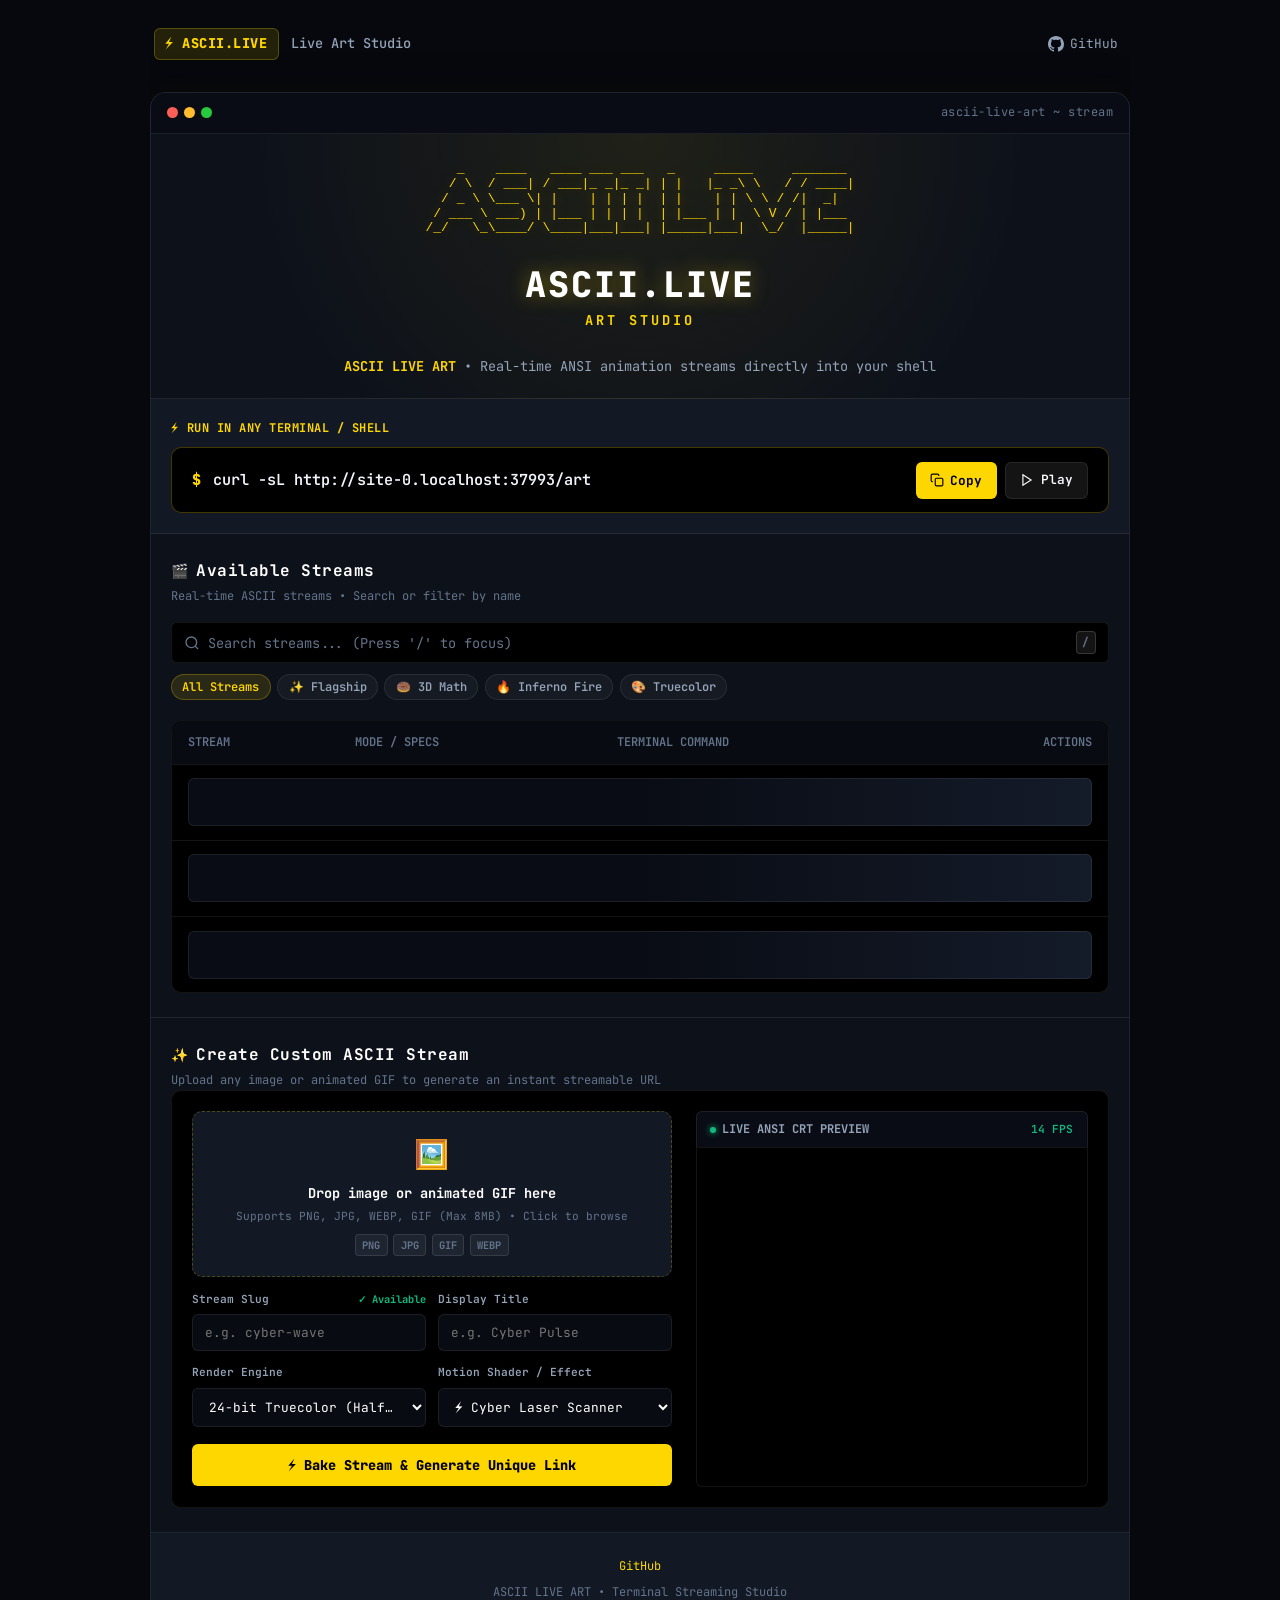
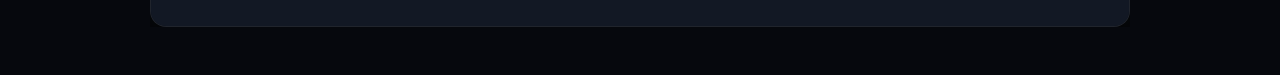
==== static/index.html @ f202da52 "feat: clean footer specs and perfect mobile responsiveness with zero horizontal overflow" ====
<!DOCTYPE html>
<html lang="en">
<head>
  <meta charset="UTF-8">
  <meta name="viewport" content="width=device-width, initial-scale=1.0, maximum-scale=5.0, viewport-fit=cover">
  <title>ASCII Live Art - Real-Time Terminal Streaming Platform</title>
  <meta name="description" content="Stream live ANSI and Truecolor ASCII animations directly inside any terminal via curl. High-performance, zero-latency streaming platform and web studio.">
  <link id="dynamicFavicon" rel="icon" type="image/svg+xml" href="/static/favicon.svg">
  <link rel="alternate icon" type="image/gif" href="/static/favicon.gif">
  <link rel="alternate icon" type="image/x-icon" href="/favicon.ico">
  <link rel="apple-touch-icon" href="/static/favicon.png">
  <link rel="stylesheet" href="/static/style.css">
  <link rel="preconnect" href="https://fonts.googleapis.com">
  <link rel="preconnect" href="https://fonts.gstatic.com" crossorigin>
  <link href="https://fonts.googleapis.com/css2?family=JetBrains+Mono:wght@400;500;600;700;800&family=Inter:wght@400;500;600;700;800&display=swap" rel="stylesheet">
</head>
<body>

  <!-- Floating Toast Notification -->
  <div id="toast" class="toast">
    <span class="toast-icon">📋</span>
    <span id="toastMsg" class="toast-msg">Copied command to clipboard!</span>
  </div>

  <div class="site-container">
    
    <!-- Top Nav Header -->
    <header class="top-nav">
      <div class="nav-brand">
        <span class="brand-badge">⚡ ASCII.LIVE</span>
        <span class="brand-title">Live Art Studio</span>
      </div>
      <div class="nav-meta">
        <a href="https://github.com/w1hi4/ascii-live-art" target="_blank" rel="noopener" class="nav-link" aria-label="GitHub Repository">
          <svg width="16" height="16" viewBox="0 0 24 24" fill="currentColor"><path d="M12 0C5.37 0 0 5.37 0 12c0 5.31 3.435 9.795 8.205 11.385.6.105.825-.255.825-.57 0-.285-.015-1.23-.015-2.235-3.015.555-3.795-.735-4.035-1.41-.135-.345-.72-1.41-1.23-1.695-.42-.225-1.02-.78-.015-.795.945-.015 1.62.87 1.845 1.23 1.08 1.815 2.805 1.305 3.495.99.105-.78.42-1.305.765-1.605-2.67-.3-5.46-1.335-5.46-5.925 0-1.305.465-2.385 1.23-3.225-.12-.3-.54-1.53.12-3.18 0 0 1.005-.315 3.3 1.23.96-.27 1.98-.405 3-.405s2.04.135 3 .405c2.295-1.56 3.3-1.23 3.3-1.23.66 1.65.24 2.88.12 3.18.765.84 1.23 1.905 1.23 3.225 0 4.605-2.805 5.625-5.475 5.925.435.375.81 1.095.81 2.22 0 1.605-.015 2.895-.015 3.3 0 .315.225.69.825.57A12.02 12.02 0 0024 12c0-6.63-5.37-12-12-12z"/></svg>
          <span class="github-text">GitHub</span>
        </a>
      </div>
    </header>

    <!-- Main Terminal Shell -->
    <main class="terminal-shell">

      <!-- Terminal Window Bar -->
      <div class="window-bar">
        <div class="window-dots">
          <span class="dot dot-red"></span>
          <span class="dot dot-yellow"></span>
          <span class="dot dot-green"></span>
        </div>
        <div class="window-title">ascii-live-art ~ stream</div>
      </div>

      <!-- Hero Banner (Dual-Mode: Desktop ASCII & Mobile Cyber Typography) -->
      <div class="banner-wrapper">
        <!-- Desktop ASCII Banner -->
        <pre class="ascii-banner desktop-only">
    _    ____   ____ ___ ___   _     _____     _______ 
   / \  / ___| / ___|_ _|_ _| | |   |_ _\ \   / / ____|
  / _ \ \___ \| |    | | | |  | |    | | \ \ / /|  _|  
 / ___ \ ___) | |___ | | | |  | |___ | |  \ V / | |___ 
/_/   \_\____/ \____|___|___| |_____|___|  \_/  |_____|
        </pre>

        <!-- Mobile Cyber Typography Hero (Zero-Overflow on any phone) -->
        <div class="mobile-brand-hero mobile-only">
          <h1 class="mobile-hero-title">ASCII.LIVE</h1>
          <div class="mobile-hero-sub">ART STUDIO</div>
        </div>

        <div class="banner-tagline">
          <strong>ASCII LIVE ART</strong> • Real-time ANSI animation streams directly into your shell
        </div>
      </div>

      <!-- Hero Command Showcase -->
      <div class="hero-cmd-card">
        <div class="cmd-label">
          <span class="pulse-icon">⚡</span>
          <span>RUN IN ANY TERMINAL / SHELL</span>
        </div>
        <div class="cmd-box">
          <div class="cmd-code">
            <span class="prompt-sym">$</span>
            <span id="heroCmd" class="cmd-text">curl -sL https://ascii-live-art.onrender.com/art</span>
          </div>
          <div class="cmd-actions">
            <button class="btn-primary" onclick="copyText(document.getElementById('heroCmd').textContent)">
              <svg width="14" height="14" viewBox="0 0 24 24" fill="none" stroke="currentColor" stroke-width="2"><rect x="9" y="9" width="13" height="13" rx="2" ry="2"></rect><path d="M5 15H4a2 2 0 0 1-2-2V4a2 2 0 0 1 2-2h9a2 2 0 0 1 2 2v1"></path></svg>
              <span>Copy</span>
            </button>
            <a href="/viewer?slug=art" class="btn-secondary">
              <svg width="14" height="14" viewBox="0 0 24 24" fill="none" stroke="currentColor" stroke-width="2"><polygon points="5 3 19 12 5 21 5 3"></polygon></svg>
              <span>Play</span>
            </a>
          </div>
        </div>
      </div>

      <!-- Available Streams Section with Live Search -->
      <section class="content-section">
        <div class="section-header-split">
          <div>
            <div class="section-title">
              <span class="icon">🎬</span>
              <h2>Available Streams</h2>
            </div>
            <div class="section-hint">Real-time ASCII streams • Search or filter by name</div>
          </div>
        </div>

        <!-- Ultra-Fast Search Bar & Filter Controls -->
        <div class="search-container">
          <div class="search-box-wrapper">
            <svg class="search-icon" width="16" height="16" viewBox="0 0 24 24" fill="none" stroke="currentColor" stroke-width="2"><circle cx="11" cy="11" r="8"></circle><line x1="21" y1="21" x2="16.65" y2="16.65"></line></svg>
            <input type="text" id="streamSearch" class="search-input" placeholder="Search streams... (Press '/' to focus)" autocomplete="off" spellcheck="false">
            <div id="searchSpinner" class="search-spinner" style="display: none;"></div>
            <button id="btnSearchClear" class="btn-search-clear" style="display: none;" title="Clear search">✕</button>
            <span class="search-kbd-hint">/</span>
          </div>

          <!-- Quick Filter Pills -->
          <div class="filter-pills">
            <button class="filter-pill active" data-filter="all">All Streams</button>
            <button class="filter-pill" data-filter="flagship">✨ Flagship</button>
            <button class="filter-pill" data-filter="3d">🍩 3D Math</button>
            <button class="filter-pill" data-filter="fire">🔥 Inferno Fire</button>
            <button class="filter-pill" data-filter="halfblock">🎨 Truecolor</button>
          </div>
        </div>

        <!-- Desktop Table / Mobile Responsive Stream Cards -->
        <div class="table-container">
          <table class="streams-table">
            <thead>
              <tr>
                <th>Stream</th>
                <th>Mode / Specs</th>
                <th>Terminal Command</th>
                <th style="text-align: right;">Actions</th>
              </tr>
            </thead>
            <tbody id="streamsBody">
              <!-- Rendered dynamically by app.js -->
            </tbody>
          </table>

          <!-- Empty Search State -->
          <div id="noResultsBox" class="empty-search-state" style="display: none;">
            <div class="empty-icon">🔍</div>
            <div class="empty-title">No animations matching "<span id="emptyQueryText"></span>"</div>
            <div class="empty-subtitle">Want to publish this stream? Create it instantly below!</div>
            <button id="btnCreateFromSearch" class="btn-empty-action">Create Stream with this Name</button>
          </div>
        </div>
      </section>

      <!-- Creator Studio Section -->
      <section class="content-section">
        <div class="section-header">
          <div class="section-title">
            <span class="icon">✨</span>
            <h2>Create Custom ASCII Stream</h2>
          </div>
          <div class="section-hint">Upload any image or animated GIF to generate an instant streamable URL</div>
        </div>

        <div class="creator-card">
          <div class="creator-grid">
            
            <!-- Left: Settings & Dropzone -->
            <div class="creator-form">
              <div id="dropzone" class="dropzone-box" role="button" tabindex="0">
                <div class="drop-icon">🖼️</div>
                <div id="dropText" class="drop-title">Drop image or animated GIF here</div>
                <div class="drop-subtitle">Supports PNG, JPG, WEBP, GIF (Max 8MB) • Click to browse</div>
                <div class="drop-pills">
                  <span>PNG</span>
                  <span>JPG</span>
                  <span>GIF</span>
                  <span>WEBP</span>
                </div>
                <input type="file" id="fileInput" accept="image/png, image/jpeg, image/gif, image/webp" style="display: none;">
              </div>

              <div class="form-row">
                <div class="form-group">
                  <div class="label-row">
                    <label for="slugInput">Stream Slug</label>
                    <span id="slugStatus" class="slug-status-hint">✓ Available</span>
                  </div>
                  <input type="text" id="slugInput" class="input-ctrl" placeholder="e.g. cyber-wave" autocomplete="off">
                </div>
                <div class="form-group">
                  <div class="label-row">
                    <label for="titleInput">Display Title</label>
                  </div>
                  <input type="text" id="titleInput" class="input-ctrl" placeholder="e.g. Cyber Pulse">
                </div>
              </div>

              <div class="form-row">
                <div class="form-group">
                  <label for="modeSelect">Render Engine</label>
                  <select id="modeSelect" class="input-ctrl">
                    <option value="halfblock" selected>24-bit Truecolor (Half-Block)</option>
                    <option value="ascii">Classic ASCII Characters</option>
                  </select>
                </div>
                <div class="form-group">
                  <label for="effectSelect">Motion Shader / Effect</label>
                  <select id="effectSelect" class="input-ctrl">
                    <option value="scanner" selected>⚡ Cyber Laser Scanner</option>
                    <option value="pulse">✨ Golden Energy Pulse</option>
                    <option value="matrix">💻 Matrix Rain Waterfall</option>
                    <option value="glitch">👾 Cyberpunk Glitch & Decrypt</option>
                  </select>
                </div>
              </div>

              <button id="btnGenerate" class="btn-publish">
                <span class="btn-icon">⚡</span>
                <span class="btn-label">Bake Stream & Generate Unique Link</span>
              </button>

              <!-- Success Alert Box -->
              <div id="shareBanner" class="success-box">
                <div class="success-header">
                  <span>🎉 Stream Created Successfully!</span>
                </div>
                <div class="success-cmd-bar">
                  <code id="shareCurl"></code>
                  <button class="btn-copy-sm" onclick="copyText(document.getElementById('shareCurl').textContent)">Copy</button>
                </div>
              </div>
            </div>

            <!-- Right: Real-Time CRT Monitor Preview -->
            <div class="creator-preview">
              <div class="preview-header">
                <div class="preview-title">
                  <span class="dot-live"></span>
                  <span>LIVE ANSI CRT PREVIEW</span>
                </div>
                <div class="preview-status" id="previewFps">14 FPS</div>
              </div>
              <div class="crt-frame">
                <div id="terminalScreen" class="terminal-screen scanlines">
                  <!-- Stream renders here -->
                </div>
              </div>
            </div>

          </div>
        </div>
      </section>

      <!-- Minimalist Clean Footer -->
      <footer class="terminal-footer">
        <div class="footer-links">
          <a href="https://github.com/w1hi4/ascii-live-art" target="_blank" rel="noopener">GitHub</a>
        </div>
        <div class="footer-copy">
          ASCII LIVE ART • Terminal Streaming Studio
        </div>
      </footer>

    </main>
  </div>

  <script src="/static/app.js"></script>
</body>
</html>
---- static/style.css ----
:root {
  --bg-main: #06080d;
  --bg-card: #0d111a;
  --bg-card-subtle: #121824;
  --bg-input: #080b12;
  --border-glow: rgba(255, 215, 0, 0.25);
  --border-card: rgba(255, 255, 255, 0.08);
  --border-focus: #ffd700;
  
  --gold: #ffd700;
  --gold-hover: #ffea70;
  --gold-glow: rgba(255, 215, 0, 0.4);
  --gold-soft: rgba(255, 215, 0, 0.12);
  
  --green: #10b981;
  --green-glow: rgba(16, 185, 129, 0.4);
  --cyan: #38bdf8;
  --red: #ef4444;
  --yellow: #f59e0b;
  
  --text-primary: #f8fafc;
  --text-secondary: #94a3b8;
  --text-muted: #64748b;
  
  --font-mono: 'JetBrains Mono', Consolas, 'Courier New', monospace;
  --font-sans: 'Inter', -apple-system, BlinkMacSystemFont, sans-serif;
  
  --radius-sm: 6px;
  --radius-md: 10px;
  --radius-lg: 16px;
  --transition: all 0.2s cubic-bezier(0.16, 1, 0.3, 1);
}

html {
  overflow-x: hidden !important;
  max-width: 100% !important;
  width: 100% !important;
}

*, *::before, *::after {
  box-sizing: border-box;
  margin: 0;
  padding: 0;
}

body {
  overflow-x: hidden !important;
  max-width: 100% !important;
  width: 100% !important;
  position: relative;
  background-color: var(--bg-main);
  color: var(--text-primary);
  font-family: var(--font-mono);
  font-size: 14px;
  line-height: 1.6;
  min-height: 100vh;
  -webkit-font-smoothing: antialiased;
  -moz-osx-font-smoothing: grayscale;
  padding: 1.25rem 1rem 3rem 1rem;
  display: flex;
  justify-content: center;
}

/* Visibility Utilities */
.desktop-only { display: block; }
.mobile-only { display: none; }

/* Site Wrapper */
.site-container {
  width: 100%;
  max-width: 980px;
  min-width: 0;
  display: flex;
  flex-direction: column;
  gap: 1.5rem;
  overflow-x: hidden;
}

/* --- Top Navigation --- */
.top-nav {
  display: flex;
  justify-content: space-between;
  align-items: center;
  padding: 0.5rem 0.25rem;
  width: 100%;
  min-width: 0;
  gap: 0.5rem;
}

.nav-brand {
  display: flex;
  align-items: center;
  gap: 0.75rem;
}

.brand-badge {
  background: var(--gold-soft);
  color: var(--gold);
  border: 1px solid var(--border-glow);
  padding: 0.25rem 0.65rem;
  border-radius: var(--radius-sm);
  font-weight: 800;
  font-size: 0.85rem;
  letter-spacing: 0.5px;
}

.brand-title {
  color: var(--text-secondary);
  font-size: 0.85rem;
  font-weight: 500;
}

.nav-meta {
  display: flex;
  align-items: center;
  gap: 1rem;
}

.status-pill {
  display: inline-flex;
  align-items: center;
  gap: 6px;
  background: rgba(16, 185, 129, 0.1);
  border: 1px solid rgba(16, 185, 129, 0.25);
  padding: 0.25rem 0.65rem;
  border-radius: 999px;
  font-size: 0.75rem;
  color: var(--green);
  font-weight: 600;
}

.status-dot {
  width: 7px;
  height: 7px;
  border-radius: 50%;
  background: var(--green);
  box-shadow: 0 0 8px var(--green-glow);
  animation: pulse-dot 2s infinite ease-in-out;
}

@keyframes pulse-dot {
  0%, 100% { opacity: 1; transform: scale(1); }
  50% { opacity: 0.5; transform: scale(0.85); }
}

.nav-link {
  display: inline-flex;
  align-items: center;
  gap: 0.4rem;
  color: var(--text-secondary);
  text-decoration: none;
  font-size: 0.8rem;
  padding: 0.25rem 0.5rem;
  border-radius: var(--radius-sm);
  transition: var(--transition);
}

.nav-link:hover {
  color: var(--gold);
  background: rgba(255, 255, 255, 0.05);
}

/* --- Terminal Main Shell --- */
.terminal-shell {
  background: var(--bg-card);
  border: 1px solid var(--border-card);
  border-radius: var(--radius-lg);
  box-shadow: 0 20px 50px rgba(0, 0, 0, 0.7), 0 0 30px rgba(255, 215, 0, 0.03);
  overflow: hidden;
  display: flex;
  flex-direction: column;
}

/* Window Bar */
.window-bar {
  background: #090c14;
  border-bottom: 1px solid var(--border-card);
  padding: 0.65rem 1rem;
  display: flex;
  align-items: center;
  justify-content: space-between;
}

.window-dots {
  display: flex;
  gap: 6px;
}

.dot {
  width: 11px;
  height: 11px;
  border-radius: 50%;
}

.dot-red { background: #ff5f56; }
.dot-yellow { background: #ffbd2e; }
.dot-green { background: #27c93f; }

.window-title {
  color: var(--text-muted);
  font-size: 0.75rem;
  letter-spacing: 0.5px;
}

.window-spec {
  color: var(--text-muted);
  font-size: 0.7rem;
}

/* --- Hero Banner (Dual Mode) --- */
.banner-wrapper {
  padding: 1.75rem 1.25rem 1.25rem 1.25rem;
  background: radial-gradient(circle at 50% 0%, rgba(255, 215, 0, 0.08) 0%, transparent 70%);
  text-align: center;
  border-bottom: 1px solid var(--border-card);
}

.ascii-banner {
  color: var(--gold);
  font-size: clamp(8px, 1.8vw, 13px);
  line-height: 1.15;
  white-space: pre;
  display: inline-block;
  user-select: none;
  text-shadow: 0 0 12px var(--gold-glow);
  overflow-x: auto;
  max-width: 100%;
}

/* Mobile Cyber Typography Hero */
.mobile-brand-hero {
  padding: 0.5rem 0;
  display: flex;
  flex-direction: column;
  align-items: center;
  gap: 0.35rem;
}

.hero-brand-pill {
  display: inline-flex;
  align-items: center;
  gap: 5px;
  background: rgba(255, 215, 0, 0.08);
  border: 1px solid var(--border-glow);
  padding: 0.2rem 0.6rem;
  border-radius: 999px;
  color: var(--gold);
  font-size: 0.7rem;
  font-weight: 700;
  letter-spacing: 0.5px;
}

.hero-brand-pill .pill-dot {
  width: 5px;
  height: 5px;
  border-radius: 50%;
  background: var(--gold);
  box-shadow: 0 0 6px var(--gold);
}

.mobile-hero-title {
  font-size: 2.2rem;
  font-weight: 900;
  color: #fff;
  letter-spacing: 2px;
  line-height: 1.1;
  text-shadow: 0 0 20px rgba(255, 215, 0, 0.4);
}

.mobile-hero-sub {
  color: var(--gold);
  font-size: 0.85rem;
  font-weight: 700;
  letter-spacing: 3px;
}

.banner-tagline {
  margin-top: 1rem;
  color: var(--text-secondary);
  font-size: 0.85rem;
}

.banner-tagline strong {
  color: var(--gold);
}

/* --- Hero Command Box --- */
.hero-cmd-card {
  padding: 1.25rem;
  border-bottom: 1px solid var(--border-card);
  background: var(--bg-card-subtle);
  width: 100%;
  max-width: 100%;
  min-width: 0;
  box-sizing: border-box;
}

.cmd-label {
  display: flex;
  align-items: center;
  gap: 0.5rem;
  color: var(--gold);
  font-size: 0.75rem;
  font-weight: 700;
  letter-spacing: 0.5px;
  margin-bottom: 0.6rem;
}

.cmd-box {
  background: #000;
  border: 1px solid var(--border-glow);
  border-radius: var(--radius-md);
  padding: 0.85rem 1.25rem;
  display: flex;
  align-items: center;
  justify-content: space-between;
  gap: 1rem;
  box-shadow: inset 0 2px 10px rgba(0,0,0,0.8);
  width: 100%;
  max-width: 100%;
  min-width: 0;
  box-sizing: border-box;
}

.cmd-code {
  display: flex;
  align-items: center;
  gap: 0.75rem;
  overflow: hidden;
  white-space: nowrap;
  font-size: 0.95rem;
  color: #fff;
  user-select: all;
  min-width: 0;
  max-width: 100%;
  flex: 1 1 auto;
}

.prompt-sym {
  color: var(--gold);
  font-weight: 800;
  user-select: none;
  flex-shrink: 0;
}

.cmd-text {
  color: #f1f5f9;
  font-weight: 600;
  overflow: hidden;
  text-overflow: ellipsis;
  white-space: nowrap;
  min-width: 0;
}

.cmd-actions {
  display: flex;
  gap: 0.5rem;
  flex-shrink: 0;
}

.btn-primary {
  background: var(--gold);
  color: #000;
  border: none;
  padding: 0.45rem 0.9rem;
  border-radius: var(--radius-sm);
  font-family: inherit;
  font-size: 0.8rem;
  font-weight: 700;
  cursor: pointer;
  display: inline-flex;
  align-items: center;
  gap: 0.4rem;
  transition: var(--transition);
}

.btn-primary:hover {
  background: var(--gold-hover);
  box-shadow: 0 0 12px var(--gold-glow);
}

.btn-secondary {
  background: rgba(255, 255, 255, 0.08);
  color: var(--text-primary);
  border: 1px solid var(--border-card);
  padding: 0.45rem 0.9rem;
  border-radius: var(--radius-sm);
  font-family: inherit;
  font-size: 0.8rem;
  font-weight: 600;
  text-decoration: none;
  cursor: pointer;
  display: inline-flex;
  align-items: center;
  gap: 0.4rem;
  transition: var(--transition);
}

.btn-secondary:hover {
  background: rgba(255, 255, 255, 0.15);
  color: #fff;
}

/* --- Sections --- */
.content-section {
  padding: 1.5rem 1.25rem;
  border-bottom: 1px solid var(--border-card);
}

.section-header-split {
  display: flex;
  justify-content: space-between;
  align-items: flex-start;
  margin-bottom: 1rem;
  gap: 1rem;
}

.results-badge {
  background: var(--gold-soft);
  color: var(--gold);
  border: 1px solid var(--border-glow);
  padding: 0.2rem 0.55rem;
  border-radius: var(--radius-sm);
  font-size: 0.7rem;
  font-weight: 700;
  letter-spacing: 0.5px;
  white-space: nowrap;
}

.section-title {
  display: flex;
  align-items: center;
  gap: 0.5rem;
}

.section-title h2 {
  font-size: 1rem;
  color: #fff;
  font-weight: 700;
  letter-spacing: 0.5px;
}

.section-hint {
  font-size: 0.75rem;
  color: var(--text-muted);
  margin-top: 0.2rem;
}


/* --- Ultra-Fast Search Bar & Filter Controls --- */
.search-container {
  display: flex;
  flex-direction: column;
  gap: 0.65rem;
  margin-bottom: 1rem;
}

.search-box-wrapper {
  position: relative;
  display: flex;
  align-items: center;
  background: #000;
  border: 1px solid var(--border-card);
  border-radius: var(--radius-sm);
  padding: 0.25rem 0.75rem;
  transition: var(--transition);
}

.search-box-wrapper:focus-within {
  border-color: var(--gold);
  box-shadow: 0 0 10px var(--gold-glow);
}

.search-icon {
  color: var(--text-muted);
  margin-right: 0.5rem;
  flex-shrink: 0;
}

.search-spinner {
  width: 14px;
  height: 14px;
  border: 2px solid rgba(255, 215, 0, 0.25);
  border-top-color: var(--gold);
  border-radius: 50%;
  animation: spin 0.6s linear infinite;
  margin-right: 0.4rem;
  flex-shrink: 0;
}

.btn-spinner {
  display: inline-block;
  width: 14px;
  height: 14px;
  border: 2px solid rgba(0, 0, 0, 0.3);
  border-top-color: #000;
  border-radius: 50%;
  animation: spin 0.6s linear infinite;
  vertical-align: middle;
  margin-right: 6px;
}

.skeleton-row {
  width: 100%;
  height: 48px;
  background: linear-gradient(90deg, #090c14 25%, #141b29 50%, #090c14 75%);
  background-size: 200% 100%;
  animation: shimmer 1.5s infinite;
  border-radius: var(--radius-sm);
  border: 1px solid var(--border-card);
}

@keyframes shimmer {
  0% { background-position: 200% 0; }
  100% { background-position: -200% 0; }
}

@keyframes spin {
  to { transform: rotate(360deg); }
}

.search-input {
  width: 100%;
  background: transparent;
  border: none;
  outline: none;
  color: #fff;
  font-family: inherit;
  font-size: 0.85rem;
  padding: 0.4rem 0;
}

.search-input::placeholder {
  color: var(--text-muted);
}

.btn-search-clear {
  background: transparent;
  border: none;
  color: var(--text-muted);
  cursor: pointer;
  padding: 0.2rem 0.4rem;
  font-size: 0.8rem;
  border-radius: 4px;
}

.btn-search-clear:hover {
  color: #fff;
}

.search-kbd-hint {
  background: rgba(255, 255, 255, 0.08);
  border: 1px solid rgba(255, 255, 255, 0.15);
  color: var(--text-muted);
  padding: 0.1rem 0.35rem;
  border-radius: 4px;
  font-size: 0.7rem;
  font-weight: 700;
  user-select: none;
  margin-left: 0.4rem;
}

/* Filter Pills */
.filter-pills {
  display: flex;
  gap: 0.4rem;
  overflow-x: auto;
  padding-bottom: 0.25rem;
  scrollbar-width: none;
}
.filter-pills::-webkit-scrollbar {
  display: none;
}

.filter-pill {
  background: rgba(255, 255, 255, 0.04);
  border: 1px solid var(--border-card);
  color: var(--text-secondary);
  padding: 0.25rem 0.65rem;
  border-radius: 999px;
  font-family: inherit;
  font-size: 0.75rem;
  font-weight: 600;
  cursor: pointer;
  white-space: nowrap;
  transition: var(--transition);
}

.filter-pill:hover {
  background: rgba(255, 255, 255, 0.09);
  color: #fff;
}

.filter-pill.active {
  background: var(--gold-soft);
  color: var(--gold);
  border-color: var(--border-glow);
}

/* Matched Search Highlight */
.search-match {
  background: rgba(255, 215, 0, 0.25);
  color: var(--gold);
  font-weight: 800;
  padding: 0 1px;
  border-radius: 2px;
}

/* Empty Search State */
.empty-search-state {
  padding: 2.5rem 1.5rem;
  text-align: center;
  background: #05070c;
}

.empty-icon {
  font-size: 2rem;
  margin-bottom: 0.5rem;
  opacity: 0.6;
}

.empty-title {
  color: #fff;
  font-size: 0.95rem;
  font-weight: 700;
  margin-bottom: 0.25rem;
}

.empty-title span {
  color: var(--gold);
}

.empty-subtitle {
  color: var(--text-muted);
  font-size: 0.8rem;
  margin-bottom: 1rem;
}

.btn-empty-action {
  background: var(--gold-soft);
  border: 1px solid var(--border-glow);
  color: var(--gold);
  padding: 0.45rem 1rem;
  border-radius: var(--radius-sm);
  font-family: inherit;
  font-size: 0.8rem;
  font-weight: 700;
  cursor: pointer;
  transition: var(--transition);
}

.btn-empty-action:hover {
  background: var(--gold);
  color: #000;
}

/* --- Streams Table (Desktop) & Responsive Cards (Mobile) --- */
.table-container {
  background: #000;
  border: 1px solid var(--border-card);
  border-radius: var(--radius-md);
  overflow: hidden;
}

.streams-table {
  width: 100%;
  border-collapse: collapse;
  text-align: left;
}

.streams-table th {
  padding: 0.75rem 1rem;
  font-size: 0.75rem;
  text-transform: uppercase;
  color: var(--text-muted);
  background: #080b12;
  border-bottom: 1px solid var(--border-card);
  font-weight: 600;
}

.streams-table td {
  padding: 0.85rem 1rem;
  border-bottom: 1px solid var(--border-card);
  vertical-align: middle;
}

.streams-table tr:last-child td {
  border-bottom: none;
}

.streams-table tr:hover td {
  background: rgba(255, 255, 255, 0.02);
}

.stream-slug-link {
  color: var(--gold);
  font-weight: 700;
  text-decoration: none;
  font-size: 0.9rem;
  display: inline-flex;
  align-items: center;
  gap: 0.35rem;
}

.stream-slug-link:hover {
  text-decoration: underline;
}

.badge-mode {
  display: inline-block;
  background: rgba(56, 189, 248, 0.12);
  color: var(--cyan);
  border: 1px solid rgba(56, 189, 248, 0.25);
  padding: 0.15rem 0.45rem;
  border-radius: 4px;
  font-size: 0.7rem;
  font-weight: 600;
}

.badge-fps {
  display: inline-block;
  background: rgba(255, 255, 255, 0.06);
  color: var(--text-secondary);
  padding: 0.15rem 0.45rem;
  border-radius: 4px;
  font-size: 0.7rem;
  margin-left: 0.35rem;
}

.stream-cmd-inline {
  color: #e2e8f0;
  font-size: 0.85rem;
  user-select: all;
  background: #0c101a;
  padding: 0.35rem 0.65rem;
  border-radius: 4px;
  border: 1px solid rgba(255, 255, 255, 0.05);
  display: inline-block;
  max-width: 360px;
  overflow: hidden;
  text-overflow: ellipsis;
  white-space: nowrap;
}

.actions-cell {
  display: flex;
  gap: 0.4rem;
  justify-content: flex-end;
}

.btn-table-copy {
  background: var(--gold-soft);
  border: 1px solid var(--border-glow);
  color: var(--gold);
  padding: 0.3rem 0.65rem;
  border-radius: var(--radius-sm);
  font-family: inherit;
  font-size: 0.75rem;
  font-weight: 600;
  cursor: pointer;
  transition: var(--transition);
}

.btn-table-copy:hover {
  background: var(--gold);
  color: #000;
}

.btn-table-view {
  background: rgba(255, 255, 255, 0.06);
  border: 1px solid var(--border-card);
  color: var(--text-primary);
  padding: 0.3rem 0.65rem;
  border-radius: var(--radius-sm);
  font-family: inherit;
  font-size: 0.75rem;
  font-weight: 600;
  text-decoration: none;
  cursor: pointer;
  transition: var(--transition);
}

.btn-table-view:hover {
  background: rgba(255, 255, 255, 0.15);
  color: #fff;
}

/* --- Creator Card & Grid --- */
.creator-card {
  background: #000;
  border: 1px solid var(--border-card);
  border-radius: var(--radius-md);
  padding: 1.25rem;
  width: 100%;
  max-width: 100%;
  min-width: 0;
  box-sizing: border-box;
  overflow: hidden;
}

.creator-grid {
  display: grid;
  grid-template-columns: minmax(0, 1.1fr) minmax(0, 0.9fr);
  gap: 1.5rem;
  width: 100%;
  max-width: 100%;
  min-width: 0;
}

.creator-grid > * {
  min-width: 0;
  max-width: 100%;
}

.creator-form {
  display: flex;
  flex-direction: column;
  gap: 0.85rem;
  width: 100%;
  max-width: 100%;
  min-width: 0;
}

/* Dropzone */
.dropzone-box {
  border: 1.5px dashed var(--border-glow);
  background: var(--bg-card-subtle);
  border-radius: var(--radius-md);
  padding: 1.25rem 1rem;
  text-align: center;
  cursor: pointer;
  transition: var(--transition);
  width: 100%;
  max-width: 100%;
  min-width: 0;
  box-sizing: border-box;
}

.dropzone-box:hover, .dropzone-box.dragover {
  border-color: var(--gold);
  background: rgba(255, 215, 0, 0.06);
  transform: translateY(-1px);
}

.drop-icon {
  font-size: 1.75rem;
  margin-bottom: 0.35rem;
}

.drop-title {
  color: #fff;
  font-weight: 700;
  font-size: 0.85rem;
}

.drop-subtitle {
  color: var(--text-muted);
  font-size: 0.7rem;
  margin-top: 0.25rem;
}

.drop-pills {
  display: flex;
  justify-content: center;
  gap: 0.35rem;
  margin-top: 0.5rem;
}

.drop-pills span {
  background: rgba(255, 255, 255, 0.06);
  border: 1px solid rgba(255, 255, 255, 0.1);
  color: var(--text-muted);
  font-size: 0.65rem;
  font-weight: 700;
  padding: 0.1rem 0.4rem;
  border-radius: 4px;
}

.form-row {
  display: grid;
  grid-template-columns: minmax(0, 1fr) minmax(0, 1fr);
  gap: 0.75rem;
  width: 100%;
  max-width: 100%;
  min-width: 0;
}

.form-group {
  display: flex;
  flex-direction: column;
  gap: 0.35rem;
  width: 100%;
  max-width: 100%;
  min-width: 0;
}

.label-row {
  display: flex;
  justify-content: space-between;
  align-items: center;
  flex-wrap: wrap;
  gap: 0.25rem;
}

.form-group label {
  color: var(--text-secondary);
  font-size: 0.7rem;
  font-weight: 600;
}

.slug-status-hint {
  font-size: 0.65rem;
  font-weight: 700;
  color: var(--green);
}

.slug-status-hint.taken {
  color: var(--yellow);
}

.input-ctrl {
  background: var(--bg-input);
  border: 1px solid var(--border-card);
  border-radius: var(--radius-sm);
  padding: 0.55rem 0.75rem;
  color: #fff;
  font-family: inherit;
  font-size: 0.8rem;
  outline: none;
  transition: var(--transition);
  width: 100%;
  max-width: 100%;
  min-width: 0;
  box-sizing: border-box;
}

select.input-ctrl {
  text-overflow: ellipsis;
  overflow: hidden;
  white-space: nowrap;
}

.input-ctrl:focus {
  border-color: var(--border-focus);
  box-shadow: 0 0 8px var(--gold-glow);
}

.btn-publish {
  background: var(--gold);
  color: #000;
  border: none;
  border-radius: var(--radius-sm);
  padding: 0.75rem 1rem;
  font-family: inherit;
  font-size: 0.85rem;
  font-weight: 800;
  cursor: pointer;
  display: flex;
  align-items: center;
  justify-content: center;
  gap: 0.5rem;
  transition: var(--transition);
  margin-top: 0.25rem;
  width: 100%;
  max-width: 100%;
  box-sizing: border-box;
  text-align: center;
  white-space: normal;
}

.btn-publish:hover {
  background: var(--gold-hover);
  box-shadow: 0 0 15px var(--gold-glow);
}

.btn-publish:disabled {
  opacity: 0.6;
  cursor: not-allowed;
}

/* Success Alert */
.success-box {
  display: none;
  background: rgba(16, 185, 129, 0.1);
  border: 1px solid rgba(16, 185, 129, 0.3);
  border-radius: var(--radius-sm);
  padding: 0.75rem;
  margin-top: 0.5rem;
}

.success-box.active {
  display: block;
  animation: fadeIn 0.3s ease-out;
}

.success-header {
  color: var(--green);
  font-weight: 700;
  font-size: 0.8rem;
  margin-bottom: 0.5rem;
}

.success-cmd-bar {
  background: #000;
  border: 1px solid var(--border-card);
  border-radius: var(--radius-sm);
  padding: 0.5rem 0.75rem;
  display: flex;
  justify-content: space-between;
  align-items: center;
  gap: 0.5rem;
  width: 100%;
  max-width: 100%;
  min-width: 0;
  box-sizing: border-box;
}

.success-cmd-bar code {
  color: #fff;
  font-size: 0.8rem;
  user-select: all;
  word-break: break-all;
  min-width: 0;
  overflow: hidden;
  text-overflow: ellipsis;
}

.btn-copy-sm {
  background: var(--gold);
  color: #000;
  border: none;
  border-radius: 4px;
  padding: 0.25rem 0.6rem;
  font-size: 0.7rem;
  font-weight: 700;
  cursor: pointer;
  flex-shrink: 0;
}

/* --- CRT Terminal Preview --- */
.creator-preview {
  display: flex;
  flex-direction: column;
  width: 100%;
  max-width: 100%;
  min-width: 0;
}

.preview-header {
  background: #090c14;
  border: 1px solid var(--border-card);
  border-bottom: none;
  border-radius: var(--radius-sm) var(--radius-sm) 0 0;
  padding: 0.5rem 0.85rem;
  display: flex;
  justify-content: space-between;
  align-items: center;
  width: 100%;
  max-width: 100%;
  box-sizing: border-box;
}

.preview-title {
  display: flex;
  align-items: center;
  gap: 6px;
  font-size: 0.75rem;
  font-weight: 700;
  color: var(--text-secondary);
}

.dot-live {
  width: 6px;
  height: 6px;
  border-radius: 50%;
  background: var(--green);
  box-shadow: 0 0 6px var(--green);
}

.preview-status {
  color: var(--green);
  font-size: 0.7rem;
  font-weight: 600;
}

.crt-frame {
  background: #000;
  border: 1px solid var(--border-card);
  border-radius: 0 0 var(--radius-sm) var(--radius-sm);
  min-height: 280px;
  max-height: 360px;
  height: 340px;
  overflow: hidden;
  position: relative;
  box-shadow: inset 0 0 30px rgba(0, 0, 0, 0.95);
  display: flex;
  align-items: center;
  justify-content: center;
  contain: content;
  width: 100%;
  max-width: 100%;
  box-sizing: border-box;
}

.terminal-screen {
  padding: 0.5rem;
  font-family: 'JetBrains Mono', Consolas, 'Courier New', monospace;
  font-size: clamp(6.5px, 0.95vw, 9.5px);
  line-height: 1.05;
  white-space: pre;
  user-select: none;
  font-variant-numeric: tabular-nums;
  letter-spacing: 0;
  text-align: center;
  margin: auto;
  overflow: hidden;
  max-width: 100%;
  box-sizing: border-box;
}

/* Scanlines Effect */
.scanlines::after {
  content: " ";
  display: block;
  position: absolute;
  top: 0; left: 0; right: 0; bottom: 0;
  background: linear-gradient(rgba(18, 16, 16, 0) 50%, rgba(0, 0, 0, 0.35) 50%);
  background-size: 100% 3px;
  pointer-events: none;
}

/* --- Footer --- */
.terminal-footer {
  padding: 1.5rem 1.25rem;
  text-align: center;
  background: var(--bg-card-subtle);
  color: var(--text-muted);
  font-size: 0.75rem;
  width: 100%;
  max-width: 100%;
  box-sizing: border-box;
  overflow: hidden;
}

.footer-links {
  display: flex;
  flex-wrap: wrap;
  justify-content: center;
  gap: 0.6rem;
  margin-bottom: 0.4rem;
}

.footer-links a {
  color: var(--gold);
  text-decoration: none;
}

.footer-links a:hover {
  text-decoration: underline;
}

/* --- Toast Notification --- */
.toast {
  position: fixed;
  bottom: 24px;
  right: 24px;
  background: #1e2230;
  border: 1px solid var(--border-glow);
  color: #fff;
  padding: 0.75rem 1.25rem;
  border-radius: var(--radius-md);
  box-shadow: 0 10px 30px rgba(0, 0, 0, 0.8), 0 0 15px rgba(255, 215, 0, 0.2);
  display: flex;
  align-items: center;
  gap: 0.75rem;
  font-size: 0.85rem;
  font-weight: 600;
  z-index: 9999;
  opacity: 0;
  transform: translateY(20px);
  pointer-events: none;
  transition: all 0.25s cubic-bezier(0.16, 1, 0.3, 1);
}

.toast.show {
  opacity: 1;
  transform: translateY(0);
  pointer-events: auto;
}

.toast-icon {
  font-size: 1.1rem;
}

@keyframes fadeIn {
  from { opacity: 0; transform: translateY(-4px); }
  to { opacity: 1; transform: translateY(0); }
}

/* --- Tablet & Medium Screens (< 920px) --- */
@media (max-width: 920px) {
  .creator-grid {
    grid-template-columns: minmax(0, 1fr) !important;
    gap: 1.25rem !important;
  }

  .creator-preview {
    width: 100% !important;
    margin-top: 0.5rem !important;
  }
}

/* --- Mobile Responsiveness (< 768px) --- */
@media (max-width: 768px) {
  body {
    padding: 0.5rem 0.5rem 2rem 0.5rem;
    overflow-x: hidden !important;
    width: 100% !important;
    max-width: 100% !important;
  }

  .site-container {
    gap: 0.75rem;
    width: 100% !important;
    max-width: 100% !important;
    min-width: 0 !important;
    overflow-x: hidden !important;
  }

  .desktop-only { display: none !important; }
  .mobile-only { display: flex !important; }

  .window-bar {
    padding: 0.4rem 0.65rem;
  }

  .window-title {
    font-size: 0.75rem;
  }

  .banner-wrapper {
    padding: 1rem 0.65rem 0.75rem 0.65rem;
    overflow-x: hidden !important;
  }

  .mobile-brand-hero {
    align-items: center;
    text-align: center;
    gap: 0.15rem;
    padding: 0.25rem 0;
    width: 100%;
  }

  .mobile-hero-title {
    font-size: 1.85rem;
    letter-spacing: -0.5px;
  }

  .mobile-hero-sub {
    font-size: 0.78rem;
    color: var(--text-secondary);
    letter-spacing: 1px;
    font-weight: 600;
  }

  .banner-tagline {
    font-size: 0.72rem;
    text-align: center;
  }

  .cmd-box {
    flex-direction: column;
    align-items: stretch;
    padding: 0.75rem;
    gap: 0.65rem;
    width: 100% !important;
    max-width: 100% !important;
    min-width: 0 !important;
    box-sizing: border-box !important;
  }

  .cmd-code {
    font-size: 0.78rem;
    overflow: hidden;
    text-overflow: ellipsis;
    white-space: nowrap;
    width: 100% !important;
    max-width: 100% !important;
    min-width: 0 !important;
    box-sizing: border-box !important;
  }

  .cmd-text {
    overflow: hidden;
    text-overflow: ellipsis;
    white-space: nowrap;
    min-width: 0;
  }

  .cmd-actions {
    display: grid !important;
    grid-template-columns: 1fr 1fr !important;
    gap: 0.5rem !important;
    width: 100% !important;
    box-sizing: border-box !important;
  }

  .btn-primary, .btn-secondary {
    justify-content: center;
    padding: 0.65rem;
    font-size: 0.8rem;
    width: 100% !important;
    box-sizing: border-box !important;
  }

  .creator-grid {
    grid-template-columns: minmax(0, 1fr) !important;
    gap: 1.25rem !important;
    width: 100% !important;
  }

  .creator-card {
    padding: 1rem 0.75rem !important;
    border-radius: var(--radius-md) !important;
    width: 100% !important;
    max-width: 100% !important;
    box-sizing: border-box !important;
  }

  .form-row {
    grid-template-columns: minmax(0, 1fr) !important;
    gap: 0.65rem !important;
    width: 100% !important;
  }

  .input-ctrl {
    font-size: 16px; /* Prevents auto-zoom on iOS Safari */
    padding: 0.65rem 0.75rem;
    width: 100% !important;
    max-width: 100% !important;
    min-width: 0 !important;
    box-sizing: border-box !important;
  }

  select.input-ctrl {
    text-overflow: ellipsis;
    overflow: hidden;
    white-space: nowrap;
    width: 100% !important;
    max-width: 100% !important;
    min-width: 0 !important;
  }

  .btn-publish {
    padding: 0.85rem;
    font-size: 0.85rem;
    width: 100% !important;
    max-width: 100% !important;
    box-sizing: border-box !important;
    white-space: normal;
  }

  .creator-preview {
    width: 100% !important;
    max-width: 100% !important;
    min-width: 0 !important;
    margin-top: 0.5rem !important;
  }

  .crt-frame {
    height: auto !important;
    min-height: 210px !important;
    max-height: 260px !important;
    width: 100% !important;
    max-width: 100% !important;
    overflow: hidden !important;
    display: flex !important;
    align-items: center !important;
    justify-content: center !important;
    box-sizing: border-box !important;
  }

  .terminal-screen {
    font-size: clamp(5px, 2.05vw, 7.5px) !important;
    line-height: 1.05 !important;
    padding: 0.25rem !important;
    text-align: center !important;
    overflow: hidden !important;
    max-width: 100% !important;
    box-sizing: border-box !important;
  }

  /* Responsive Stream Cards on Mobile */
  .table-container {
    border: none;
    background: transparent;
    padding: 0;
    width: 100% !important;
    max-width: 100% !important;
  }

  .streams-table, .streams-table thead, .streams-table tbody, .streams-table th, .streams-table td, .streams-table tr {
    display: block;
    width: 100% !important;
    max-width: 100% !important;
    box-sizing: border-box !important;
  }

  .streams-table thead {
    display: none !important;
  }

  .streams-table tr {
    background: #090c14;
    border: 1px solid var(--border-card);
    border-radius: var(--radius-md);
    margin-bottom: 0.75rem;
    padding: 0.85rem;
    box-shadow: 0 4px 15px rgba(0, 0, 0, 0.4);
    width: 100% !important;
    max-width: 100% !important;
    box-sizing: border-box !important;
    overflow: hidden;
  }

  .streams-table td {
    border: none;
    padding: 0.25rem 0;
    width: 100% !important;
    max-width: 100% !important;
  }

  .stream-cmd-inline {
    max-width: 100% !important;
    width: 100% !important;
    box-sizing: border-box !important;
    font-size: 0.76rem !important;
    padding: 0.45rem 0.55rem;
    overflow: hidden !important;
    text-overflow: ellipsis !important;
    white-space: nowrap !important;
    display: block !important;
  }

  .streams-table td.actions-cell,
  .actions-cell {
    margin-top: 0.65rem !important;
    display: grid !important;
    grid-template-columns: 1fr 1fr !important;
    gap: 0.5rem !important;
    width: 100% !important;
    box-sizing: border-box !important;
  }

  .btn-table-copy, .btn-table-view {
    text-align: center;
    padding: 0.55rem;
    height: 38px !important;
    box-sizing: border-box !important;
    font-size: 0.8rem;
    display: flex !important;
    justify-content: center !important;
    align-items: center !important;
    gap: 6px !important;
    width: 100% !important;
    border-radius: var(--radius-sm);
  }

  .toast {
    left: 12px;
    right: 12px;
    bottom: 12px;
    justify-content: center;
  }
}

/* --- Mobile Header & Search Bar (< 600px) --- */
@media (max-width: 600px) {
  .brand-title {
    display: none !important;
  }

  .top-nav {
    padding: 0.35rem 0.15rem;
    gap: 0.35rem;
    width: 100% !important;
  }

  .nav-brand {
    gap: 0.35rem;
  }

  .status-pill {
    padding: 0.2rem 0.45rem;
    font-size: 0.7rem;
  }

  .nav-link {
    font-size: 0.75rem;
    padding: 0.2rem 0.35rem;
  }

  .search-kbd-hint {
    display: none !important;
  }
}

/* --- Ultra-Compact Mobile (< 480px) --- */
@media (max-width: 480px) {
  body {
    padding: 0.35rem 0.25rem 1.5rem 0.25rem !important;
  }

  .terminal-screen {
    font-size: clamp(4.5px, 1.95vw, 6.8px) !important;
    padding: 0.1rem !important;
  }

  .crt-frame {
    min-height: 180px !important;
    max-height: 220px !important;
  }

  .banner-tagline {
    font-size: 0.68rem !important;
  }

  .mobile-hero-title {
    font-size: 1.6rem !important;
  }

  .mobile-hero-sub {
    font-size: 0.72rem !important;
  }

  .btn-publish {
    font-size: 0.8rem !important;
    padding: 0.75rem 0.5rem !important;
  }
}
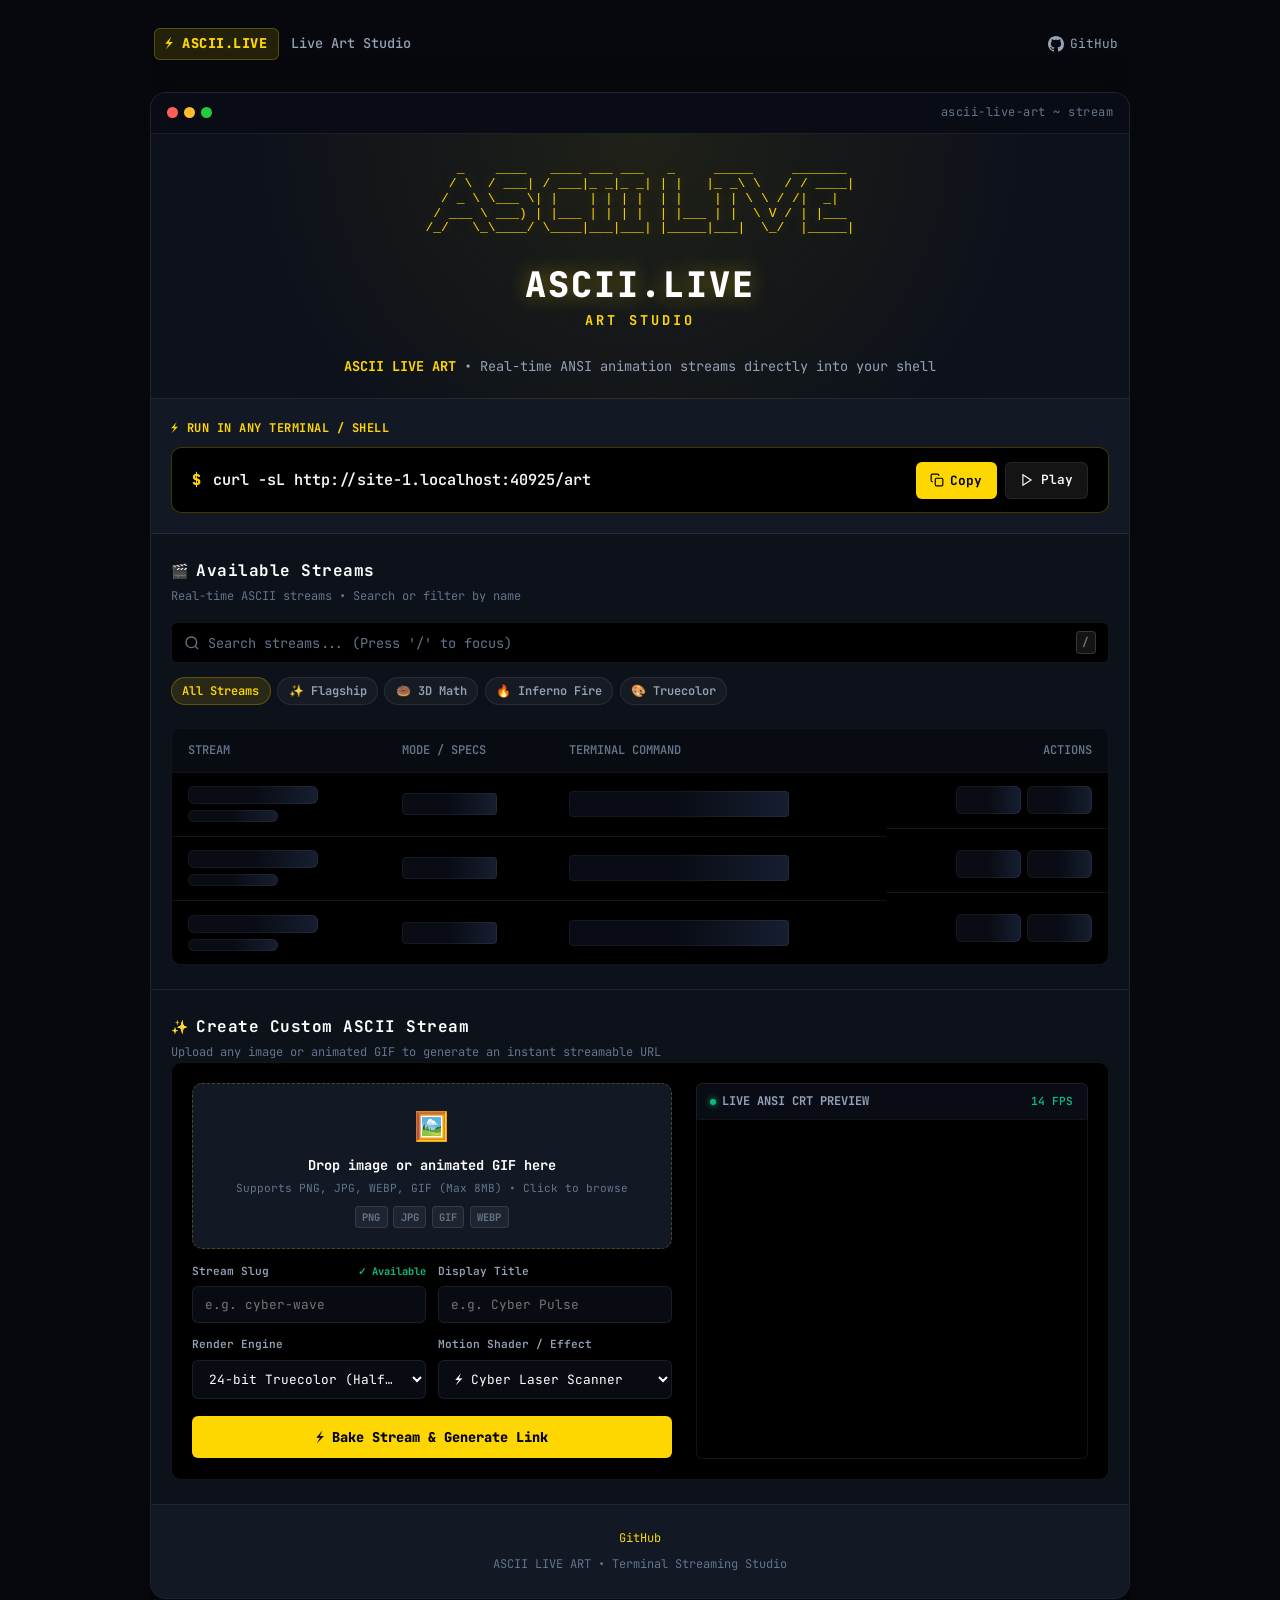
==== commit 4f71b240: "perf: eliminate layout shifts (CLS < 0.1) and fix mobile responsiveness" ====
--- a/static/index.html
+++ b/static/index.html
@@ -141,7 +141,55 @@
               </tr>
             </thead>
             <tbody id="streamsBody">
-              <!-- Rendered dynamically by app.js -->
+              <!-- Pre-rendered High-Fidelity Skeletons (Zero CLS on First Contentful Paint) -->
+              <tr class="stream-skeleton-card">
+                <td>
+                  <div class="skeleton-shim shimmer-line-lg"></div>
+                  <div class="skeleton-shim shimmer-line-sm"></div>
+                </td>
+                <td>
+                  <div class="skeleton-shim shimmer-pill"></div>
+                </td>
+                <td>
+                  <div class="skeleton-shim shimmer-cmd"></div>
+                </td>
+                <td class="actions-cell">
+                  <div class="skeleton-shim shimmer-btn"></div>
+                  <div class="skeleton-shim shimmer-btn"></div>
+                </td>
+              </tr>
+              <tr class="stream-skeleton-card">
+                <td>
+                  <div class="skeleton-shim shimmer-line-lg"></div>
+                  <div class="skeleton-shim shimmer-line-sm"></div>
+                </td>
+                <td>
+                  <div class="skeleton-shim shimmer-pill"></div>
+                </td>
+                <td>
+                  <div class="skeleton-shim shimmer-cmd"></div>
+                </td>
+                <td class="actions-cell">
+                  <div class="skeleton-shim shimmer-btn"></div>
+                  <div class="skeleton-shim shimmer-btn"></div>
+                </td>
+              </tr>
+              <tr class="stream-skeleton-card">
+                <td>
+                  <div class="skeleton-shim shimmer-line-lg"></div>
+                  <div class="skeleton-shim shimmer-line-sm"></div>
+                </td>
+                <td>
+                  <div class="skeleton-shim shimmer-pill"></div>
+                </td>
+                <td>
+                  <div class="skeleton-shim shimmer-cmd"></div>
+                </td>
+                <td class="actions-cell">
+                  <div class="skeleton-shim shimmer-btn"></div>
+                  <div class="skeleton-shim shimmer-btn"></div>
+                </td>
+              </tr>
             </tbody>
           </table>
 
@@ -220,7 +268,7 @@
 
               <button id="btnGenerate" class="btn-publish">
                 <span class="btn-icon">⚡</span>
-                <span class="btn-label">Bake Stream & Generate Unique Link</span>
+                <span class="btn-label">Bake Stream & Generate Link</span>
               </button>
 
               <!-- Success Alert Box -->
--- a/static/style.css
+++ b/static/style.css
@@ -405,6 +405,12 @@
 .content-section {
   padding: 1.5rem 1.25rem;
   border-bottom: 1px solid var(--border-card);
+  contain: layout;
+  min-height: fit-content;
+  width: 100%;
+  max-width: 100%;
+  min-width: 0;
+  box-sizing: border-box;
 }
 
 .section-header-split {
@@ -453,6 +459,10 @@
   flex-direction: column;
   gap: 0.65rem;
   margin-bottom: 1rem;
+  width: 100%;
+  max-width: 100%;
+  min-width: 0;
+  box-sizing: border-box;
 }
 
 .search-box-wrapper {
@@ -500,6 +510,49 @@
   margin-right: 6px;
 }
 
+/* --- High-Fidelity Skeletons for Zero CLS --- */
+.stream-skeleton-card td {
+  padding: 0.85rem 1rem;
+  vertical-align: middle;
+}
+
+.skeleton-shim {
+  background: linear-gradient(90deg, #090c14 25%, #161e30 50%, #090c14 75%);
+  background-size: 200% 100%;
+  animation: shimmer 1.5s infinite;
+  border-radius: var(--radius-sm);
+  border: 1px solid rgba(255, 255, 255, 0.05);
+}
+
+.shimmer-line-lg {
+  width: 130px;
+  height: 18px;
+  margin-bottom: 6px;
+}
+
+.shimmer-line-sm {
+  width: 90px;
+  height: 12px;
+}
+
+.shimmer-pill {
+  width: 95px;
+  height: 22px;
+  border-radius: 4px;
+}
+
+.shimmer-cmd {
+  width: 220px;
+  height: 26px;
+  border-radius: 4px;
+}
+
+.shimmer-btn {
+  width: 65px;
+  height: 28px;
+  border-radius: var(--radius-sm);
+}
+
 .skeleton-row {
   width: 100%;
   height: 48px;
@@ -560,13 +613,22 @@
   margin-left: 0.4rem;
 }
 
-/* Filter Pills */
+/* Filter Pills - Fixed Height & Isolated Layout for Zero CLS */
 .filter-pills {
   display: flex;
   gap: 0.4rem;
   overflow-x: auto;
-  padding-bottom: 0.25rem;
+  overflow-y: hidden;
+  padding: 2px 0 6px 0;
+  min-height: 38px;
+  height: 38px;
+  align-items: center;
   scrollbar-width: none;
+  contain: layout;
+  width: 100%;
+  max-width: 100%;
+  min-width: 0;
+  box-sizing: border-box;
 }
 .filter-pills::-webkit-scrollbar {
   display: none;
@@ -576,7 +638,7 @@
   background: rgba(255, 255, 255, 0.04);
   border: 1px solid var(--border-card);
   color: var(--text-secondary);
-  padding: 0.25rem 0.65rem;
+  padding: 0 0.65rem;
   border-radius: 999px;
   font-family: inherit;
   font-size: 0.75rem;
@@ -584,6 +646,12 @@
   cursor: pointer;
   white-space: nowrap;
   transition: var(--transition);
+  height: 28px;
+  box-sizing: border-box;
+  display: inline-flex;
+  align-items: center;
+  justify-content: center;
+  flex-shrink: 0;
 }
 
 .filter-pill:hover {
@@ -660,6 +728,12 @@
   border: 1px solid var(--border-card);
   border-radius: var(--radius-md);
   overflow: hidden;
+  min-height: 210px;
+  contain: layout;
+  width: 100%;
+  max-width: 100%;
+  min-width: 0;
+  box-sizing: border-box;
 }
 
 .streams-table {
@@ -1227,6 +1301,14 @@
     overflow-x: hidden !important;
   }
 
+  .content-section {
+    padding: 1rem 0.65rem !important;
+  }
+
+  .hero-cmd-card {
+    padding: 0.85rem 0.65rem !important;
+  }
+
   .desktop-only { display: none !important; }
   .mobile-only { display: flex !important; }
 
@@ -1397,6 +1479,8 @@
     padding: 0;
     width: 100% !important;
     max-width: 100% !important;
+    min-height: 440px !important;
+    contain: layout;
   }
 
   .streams-table, .streams-table thead, .streams-table tbody, .streams-table th, .streams-table td, .streams-table tr {
@@ -1421,6 +1505,44 @@
     max-width: 100% !important;
     box-sizing: border-box !important;
     overflow: hidden;
+  }
+
+  .streams-table tr.stream-skeleton-card {
+    display: block;
+    background: #090c14;
+    border: 1px solid var(--border-card);
+    border-radius: var(--radius-md);
+    margin-bottom: 0.75rem;
+    padding: 0.85rem;
+    box-shadow: 0 4px 15px rgba(0, 0, 0, 0.4);
+    width: 100% !important;
+    max-width: 100% !important;
+    box-sizing: border-box !important;
+    min-height: 145px;
+  }
+
+  .stream-skeleton-card td {
+    display: block;
+    padding: 0.25rem 0;
+    width: 100% !important;
+  }
+
+  .stream-skeleton-card td.actions-cell {
+    margin-top: 0.65rem !important;
+    display: grid !important;
+    grid-template-columns: 1fr 1fr !important;
+    gap: 0.5rem !important;
+    width: 100% !important;
+  }
+
+  .stream-skeleton-card .shimmer-cmd {
+    width: 100% !important;
+    height: 30px;
+  }
+
+  .stream-skeleton-card .shimmer-btn {
+    width: 100% !important;
+    height: 38px;
   }
 
   .streams-table td {
@@ -1511,6 +1633,10 @@
     padding: 0.35rem 0.25rem 1.5rem 0.25rem !important;
   }
 
+  .content-section {
+    padding: 0.85rem 0.5rem !important;
+  }
+
   .terminal-screen {
     font-size: clamp(4.5px, 1.95vw, 6.8px) !important;
     padding: 0.1rem !important;
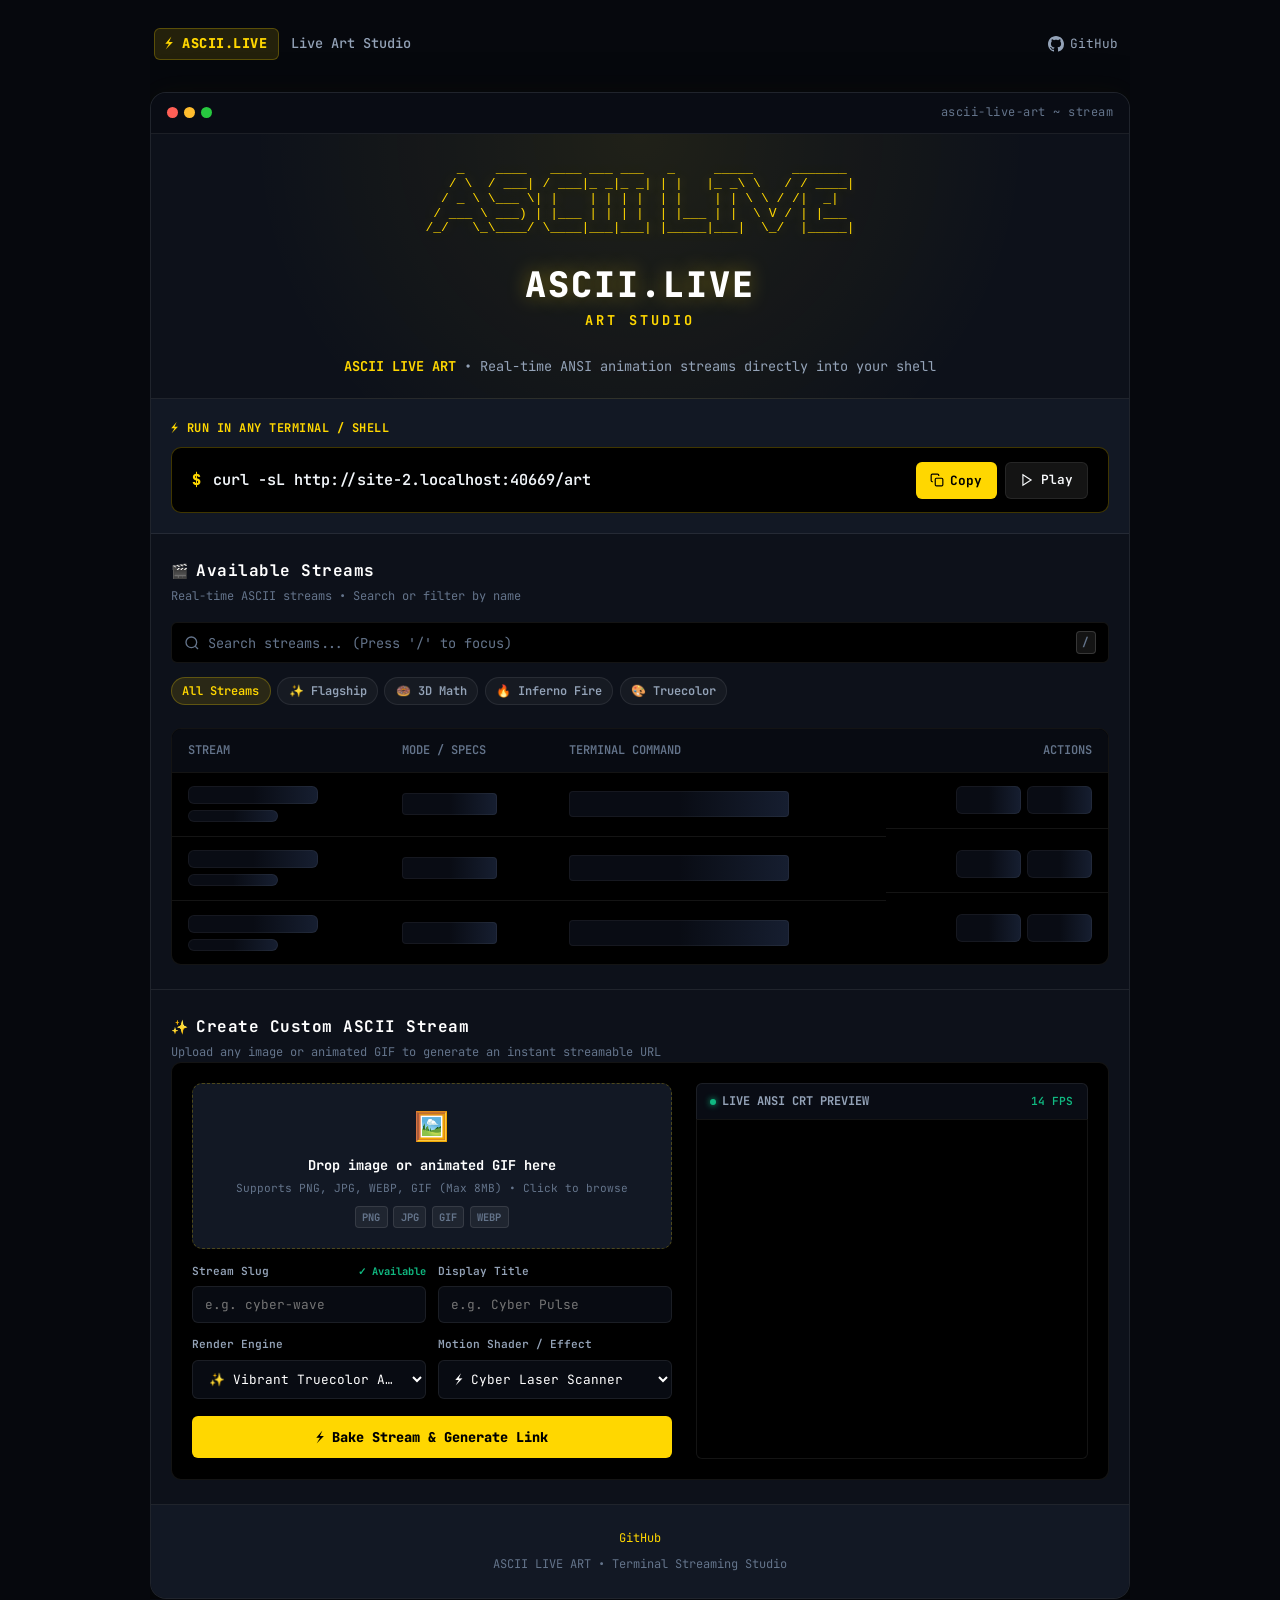
==== commit de8142de: "feat: set Truecolor ASCII character typography as default and fix inverted density ramp" ====
--- a/static/index.html
+++ b/static/index.html
@@ -251,8 +251,8 @@
                 <div class="form-group">
                   <label for="modeSelect">Render Engine</label>
                   <select id="modeSelect" class="input-ctrl">
-                    <option value="halfblock" selected>24-bit Truecolor (Half-Block)</option>
-                    <option value="ascii">Classic ASCII Characters</option>
+                    <option value="ascii" selected>✨ Vibrant Truecolor ASCII (Character Art)</option>
+                    <option value="halfblock">🧱 Retro 8-bit Pixel Blocks (Half-Block ▀▄)</option>
                   </select>
                 </div>
                 <div class="form-group">
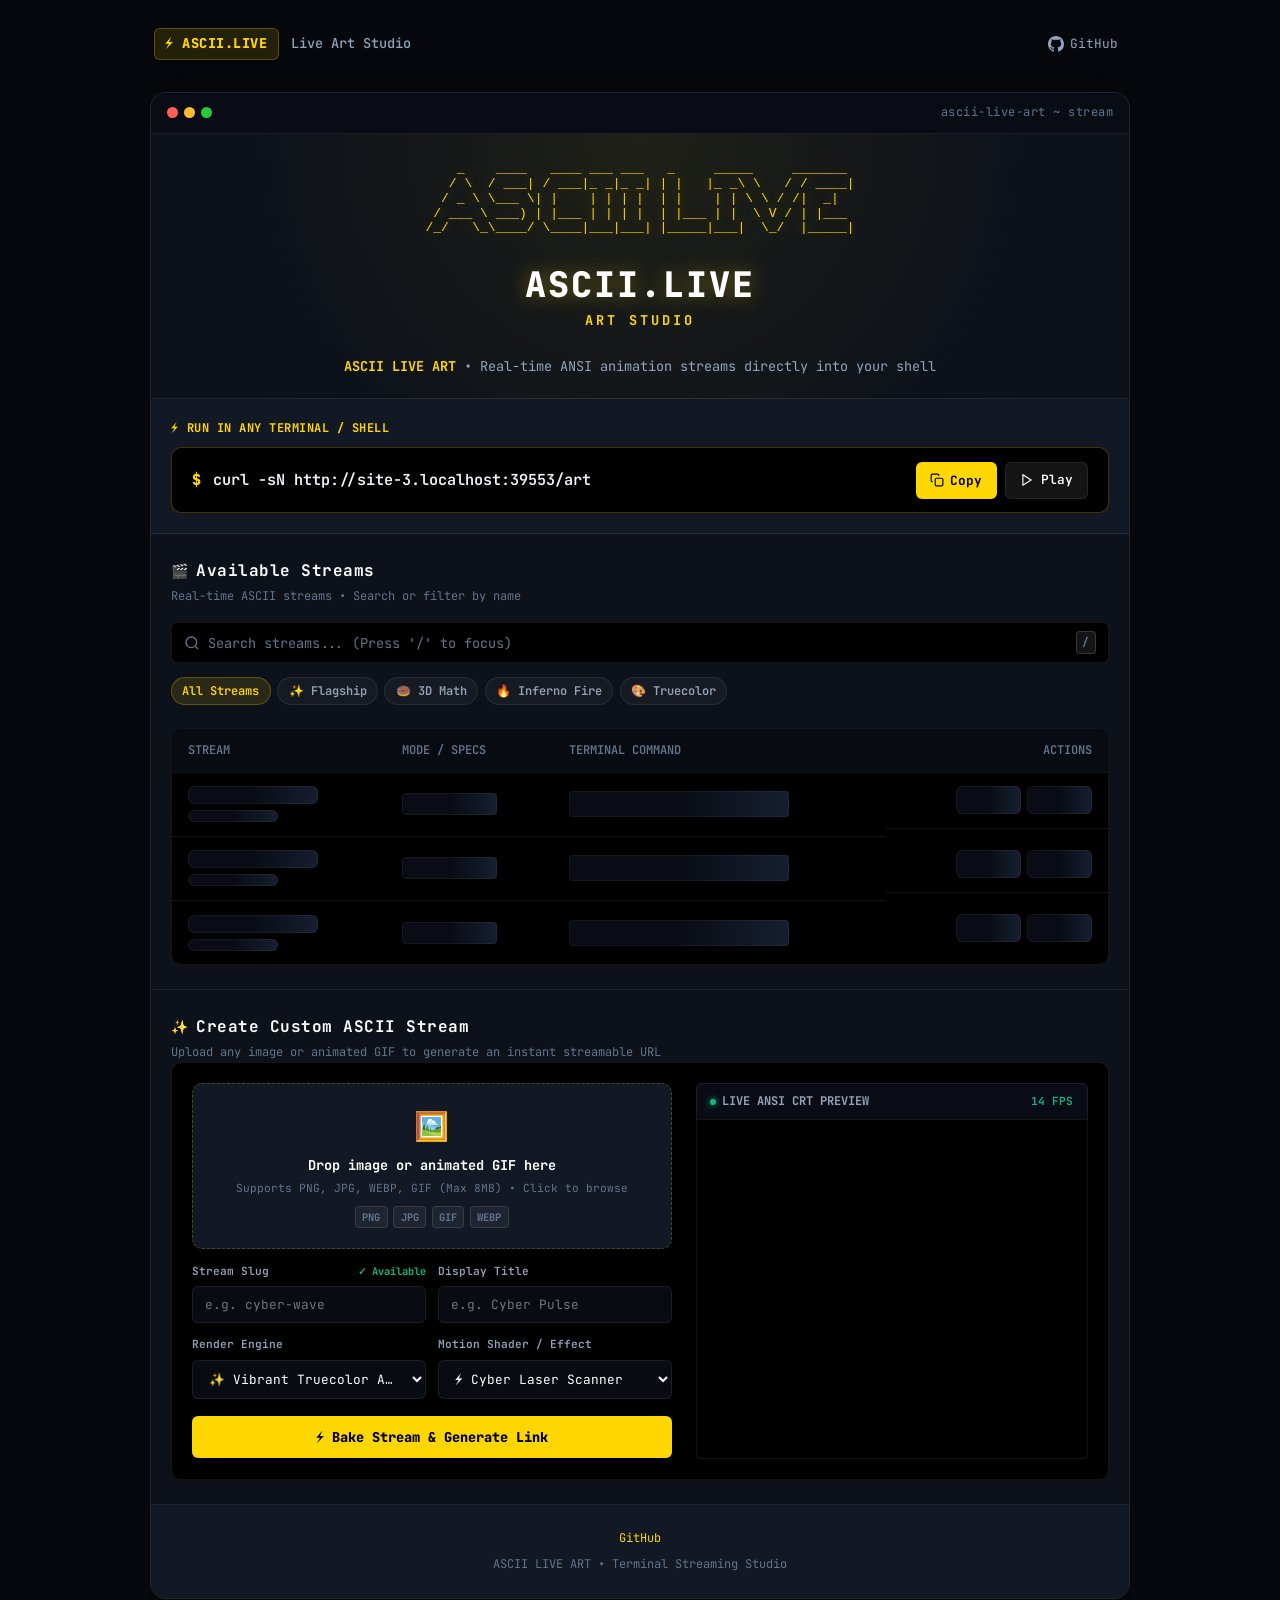
==== commit 43d623d8: "fix: implement fluctuating cyber matrix rain, in-place repaint without trailing newline, and curl -s" ====
--- a/static/index.html
+++ b/static/index.html
@@ -82,7 +82,7 @@
         <div class="cmd-box">
           <div class="cmd-code">
             <span class="prompt-sym">$</span>
-            <span id="heroCmd" class="cmd-text">curl -sL https://ascii-live-art.onrender.com/art</span>
+            <span id="heroCmd" class="cmd-text">curl -sN https://ascii-live-art.onrender.com/art</span>
           </div>
           <div class="cmd-actions">
             <button class="btn-primary" onclick="copyText(document.getElementById('heroCmd').textContent)">
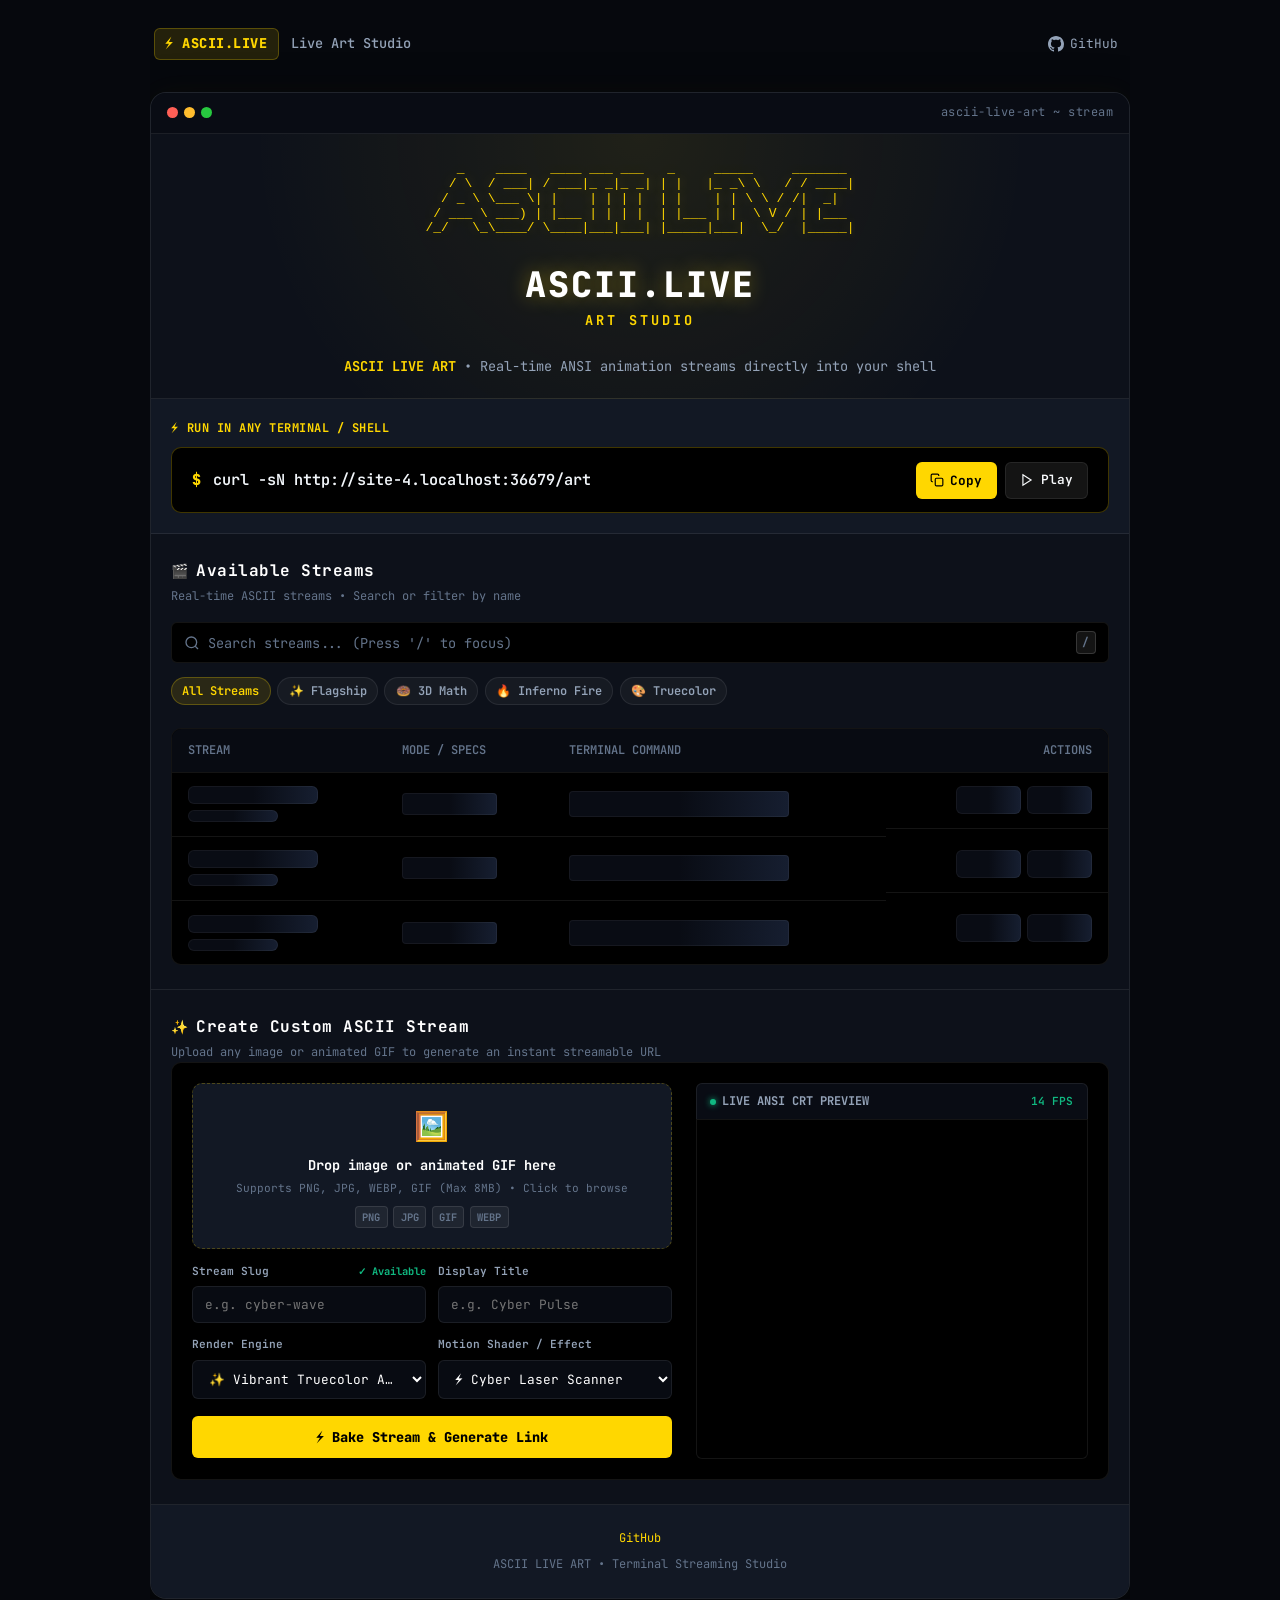
==== commit ebb78e8c: "feat: default streams to 4 items with dynamic page size controls and smooth pagination" ====
--- a/static/index.html
+++ b/static/index.html
@@ -201,6 +201,25 @@
             <button id="btnCreateFromSearch" class="btn-empty-action">Create Stream with this Name</button>
           </div>
         </div>
+
+        <!-- Pagination & Page Size Control (Default 4 Streams) -->
+        <div id="paginationBar" class="pagination-bar" style="display: none;">
+          <div class="pagination-info">
+            Showing <strong id="pageRangeText">1–4</strong> of <strong id="pageTotalText">4</strong> streams
+          </div>
+          <div class="page-size-selector">
+            <span class="page-size-label">Per page:</span>
+            <button class="btn-page-size active" data-size="4">4</button>
+            <button class="btn-page-size" data-size="8">8</button>
+            <button class="btn-page-size" data-size="12">12</button>
+            <button class="btn-page-size" data-size="all">All</button>
+          </div>
+          <div class="pagination-nav">
+            <button id="btnPrevPage" class="btn-page-nav" disabled aria-label="Previous Page">← Prev</button>
+            <span id="pageNumberText" class="page-current">Page 1 of 1</span>
+            <button id="btnNextPage" class="btn-page-nav" disabled aria-label="Next Page">Next →</button>
+          </div>
+        </div>
       </section>
 
       <!-- Creator Studio Section -->
--- a/static/style.css
+++ b/static/style.css
@@ -859,6 +859,126 @@
   color: #fff;
 }
 
+/* --- Pagination & Page Size Toolbar --- */
+.pagination-bar {
+  display: flex;
+  flex-wrap: wrap;
+  align-items: center;
+  justify-content: space-between;
+  gap: 0.75rem;
+  margin-top: 1rem;
+  padding: 0.75rem 1rem;
+  background: #090c14;
+  border: 1px solid var(--border-card);
+  border-radius: var(--radius-md);
+  font-size: 0.8rem;
+  color: var(--text-secondary);
+  box-shadow: 0 4px 15px rgba(0, 0, 0, 0.3);
+}
+
+.pagination-info {
+  font-weight: 500;
+  display: flex;
+  align-items: center;
+  gap: 0.35rem;
+}
+
+.pagination-info strong {
+  color: #fff;
+}
+
+.page-size-selector {
+  display: flex;
+  align-items: center;
+  gap: 0.35rem;
+}
+
+.page-size-label {
+  font-size: 0.75rem;
+  color: var(--text-muted);
+  margin-right: 0.2rem;
+}
+
+.btn-page-size {
+  background: rgba(255, 255, 255, 0.05);
+  border: 1px solid rgba(255, 255, 255, 0.1);
+  color: var(--text-secondary);
+  padding: 0.25rem 0.6rem;
+  border-radius: var(--radius-sm);
+  font-family: inherit;
+  font-size: 0.75rem;
+  font-weight: 600;
+  cursor: pointer;
+  transition: var(--transition);
+}
+
+.btn-page-size:hover {
+  background: rgba(255, 215, 0, 0.15);
+  border-color: var(--gold);
+  color: var(--gold);
+}
+
+.btn-page-size.active {
+  background: var(--gold);
+  border-color: var(--gold);
+  color: #000;
+  font-weight: 700;
+}
+
+.pagination-nav {
+  display: flex;
+  align-items: center;
+  gap: 0.5rem;
+}
+
+.btn-page-nav {
+  background: rgba(255, 255, 255, 0.05);
+  border: 1px solid rgba(255, 255, 255, 0.12);
+  color: #fff;
+  padding: 0.3rem 0.75rem;
+  border-radius: var(--radius-sm);
+  font-family: inherit;
+  font-size: 0.75rem;
+  font-weight: 600;
+  cursor: pointer;
+  transition: var(--transition);
+}
+
+.btn-page-nav:hover:not(:disabled) {
+  background: var(--gold);
+  border-color: var(--gold);
+  color: #000;
+}
+
+.btn-page-nav:disabled {
+  opacity: 0.3;
+  cursor: not-allowed;
+}
+
+.page-current {
+  font-size: 0.75rem;
+  color: var(--text-secondary);
+  padding: 0 0.35rem;
+  font-variant-numeric: tabular-nums;
+}
+
+@media (max-width: 650px) {
+  .pagination-bar {
+    flex-direction: column;
+    align-items: stretch;
+    gap: 0.65rem;
+  }
+  .pagination-info {
+    justify-content: center;
+  }
+  .page-size-selector {
+    justify-content: center;
+  }
+  .pagination-nav {
+    justify-content: center;
+  }
+}
+
 /* --- Creator Card & Grid --- */
 .creator-card {
   background: #000;
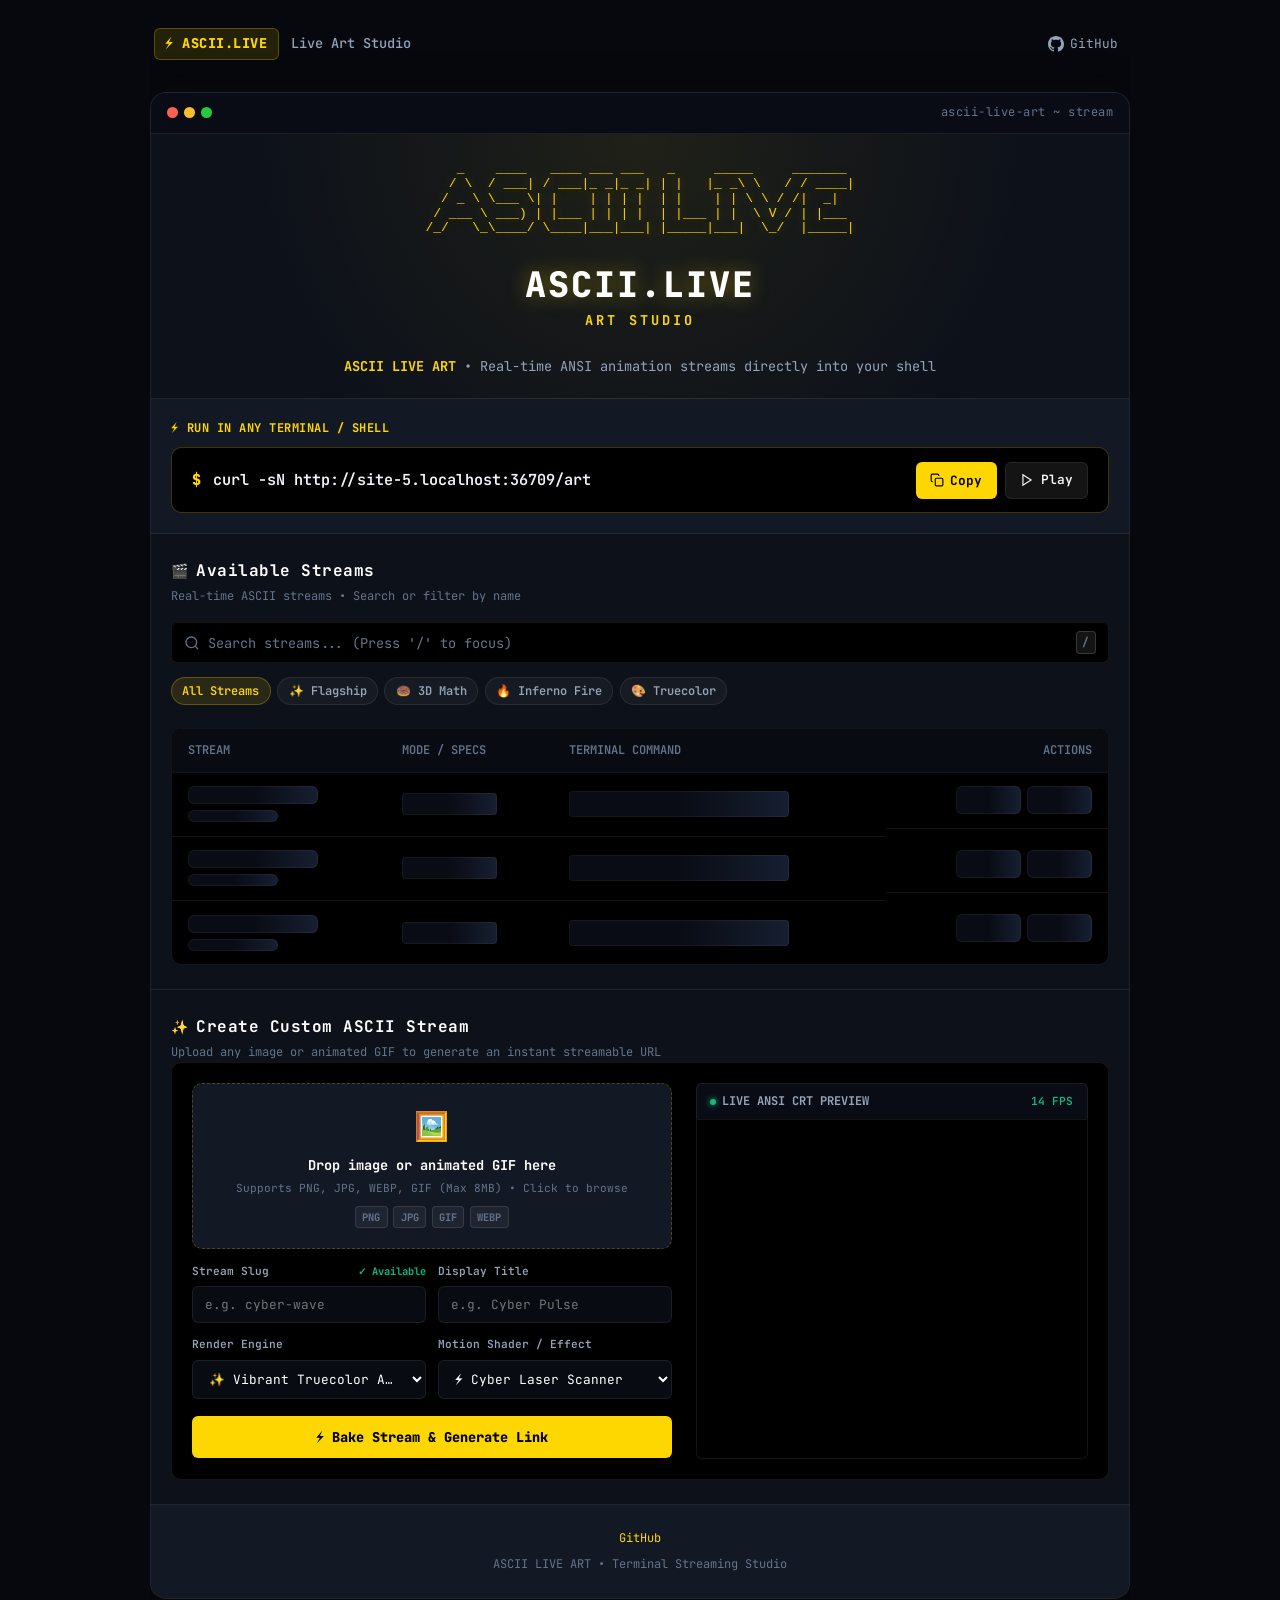
==== commit f11c3a35: "fix: balance Copy and Play buttons in success bar with identical height and layout" ====
--- a/static/index.html
+++ b/static/index.html
@@ -290,14 +290,23 @@
                 <span class="btn-label">Bake Stream & Generate Link</span>
               </button>
 
-              <!-- Success Alert Box -->
+              <!-- Success Alert Box with Perfectly Balanced Actions -->
               <div id="shareBanner" class="success-box">
                 <div class="success-header">
                   <span>🎉 Stream Created Successfully!</span>
                 </div>
                 <div class="success-cmd-bar">
                   <code id="shareCurl"></code>
-                  <button class="btn-copy-sm" onclick="copyText(document.getElementById('shareCurl').textContent)">Copy</button>
+                  <div class="success-actions">
+                    <button id="btnShareCopy" class="btn-success-copy" onclick="copyText(document.getElementById('shareCurl').textContent)" aria-label="Copy stream command">
+                      <svg width="13" height="13" viewBox="0 0 24 24" fill="none" stroke="currentColor" stroke-width="2"><rect x="9" y="9" width="13" height="13" rx="2" ry="2"></rect><path d="M5 15H4a2 2 0 0 1-2-2V4a2 2 0 0 1 2-2h9a2 2 0 0 1 2 2v1"></path></svg>
+                      <span>Copy</span>
+                    </button>
+                    <a id="btnShareViewer" href="/viewer" class="btn-success-play" aria-label="Play stream">
+                      <svg width="13" height="13" viewBox="0 0 24 24" fill="none" stroke="currentColor" stroke-width="2"><polygon points="5 3 19 12 5 21 5 3"></polygon></svg>
+                      <span>Play</span>
+                    </a>
+                  </div>
                 </div>
               </div>
             </div>
--- a/static/style.css
+++ b/static/style.css
@@ -1202,7 +1202,7 @@
   display: flex;
   justify-content: space-between;
   align-items: center;
-  gap: 0.5rem;
+  gap: 0.65rem;
   width: 100%;
   max-width: 100%;
   min-width: 0;
@@ -1217,18 +1217,57 @@
   min-width: 0;
   overflow: hidden;
   text-overflow: ellipsis;
-}
-
-.btn-copy-sm {
+  flex: 1 1 auto;
+}
+
+.success-actions {
+  display: flex;
+  align-items: center;
+  gap: 0.45rem;
+  flex-shrink: 0;
+}
+
+.btn-success-copy,
+.btn-success-play {
+  display: inline-flex;
+  align-items: center;
+  justify-content: center;
+  gap: 0.35rem;
+  height: 32px;
+  padding: 0 0.85rem;
+  border-radius: 4px;
+  font-family: inherit;
+  font-size: 0.75rem;
+  cursor: pointer;
+  white-space: nowrap;
+  text-decoration: none;
+  box-sizing: border-box;
+  transition: var(--transition);
+}
+
+.btn-success-copy {
   background: var(--gold);
   color: #000;
   border: none;
-  border-radius: 4px;
-  padding: 0.25rem 0.6rem;
-  font-size: 0.7rem;
   font-weight: 700;
-  cursor: pointer;
-  flex-shrink: 0;
+}
+
+.btn-success-copy:hover {
+  background: var(--gold-hover);
+  box-shadow: 0 0 10px var(--gold-glow);
+}
+
+.btn-success-play {
+  background: rgba(255, 255, 255, 0.08);
+  border: 1px solid var(--border-card);
+  color: #fff;
+  font-weight: 600;
+}
+
+.btn-success-play:hover {
+  background: var(--gold);
+  border-color: var(--gold);
+  color: #000;
 }
 
 /* --- CRT Terminal Preview --- */
@@ -1562,6 +1601,26 @@
     white-space: normal;
   }
 
+  .success-cmd-bar {
+    flex-direction: column !important;
+    align-items: stretch !important;
+    gap: 0.65rem !important;
+  }
+
+  .success-actions {
+    display: grid !important;
+    grid-template-columns: 1fr 1fr !important;
+    gap: 0.5rem !important;
+    width: 100% !important;
+  }
+
+  .btn-success-copy,
+  .btn-success-play {
+    width: 100% !important;
+    height: 38px !important;
+    justify-content: center !important;
+  }
+
   .creator-preview {
     width: 100% !important;
     max-width: 100% !important;
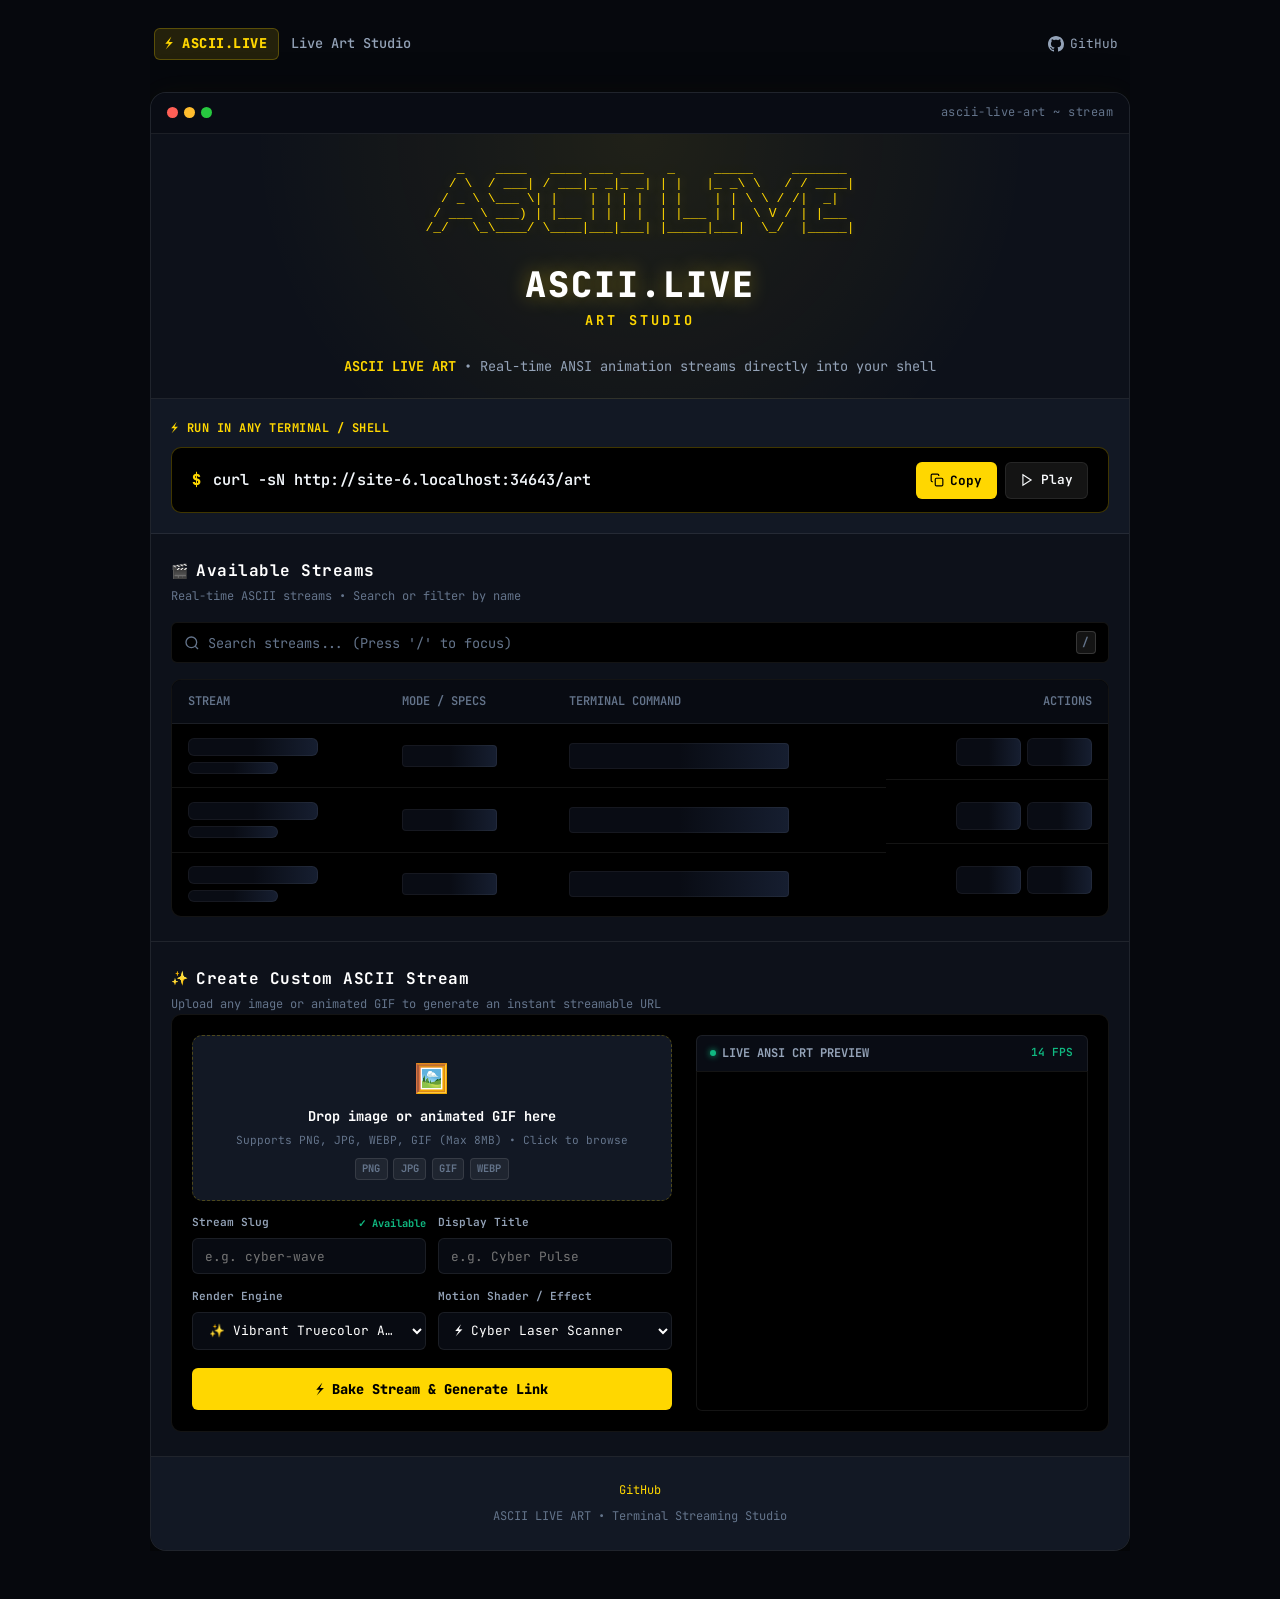
==== commit 774067d2: "fix: remove redundant filter pills for clean responsive mobile streams view" ====
--- a/static/index.html
+++ b/static/index.html
@@ -118,15 +118,6 @@
             <button id="btnSearchClear" class="btn-search-clear" style="display: none;" title="Clear search">✕</button>
             <span class="search-kbd-hint">/</span>
           </div>
-
-          <!-- Quick Filter Pills -->
-          <div class="filter-pills">
-            <button class="filter-pill active" data-filter="all">All Streams</button>
-            <button class="filter-pill" data-filter="flagship">✨ Flagship</button>
-            <button class="filter-pill" data-filter="3d">🍩 3D Math</button>
-            <button class="filter-pill" data-filter="fire">🔥 Inferno Fire</button>
-            <button class="filter-pill" data-filter="halfblock">🎨 Truecolor</button>
-          </div>
         </div>
 
         <!-- Desktop Table / Mobile Responsive Stream Cards -->
--- a/static/style.css
+++ b/static/style.css
@@ -613,57 +613,7 @@
   margin-left: 0.4rem;
 }
 
-/* Filter Pills - Fixed Height & Isolated Layout for Zero CLS */
-.filter-pills {
-  display: flex;
-  gap: 0.4rem;
-  overflow-x: auto;
-  overflow-y: hidden;
-  padding: 2px 0 6px 0;
-  min-height: 38px;
-  height: 38px;
-  align-items: center;
-  scrollbar-width: none;
-  contain: layout;
-  width: 100%;
-  max-width: 100%;
-  min-width: 0;
-  box-sizing: border-box;
-}
-.filter-pills::-webkit-scrollbar {
-  display: none;
-}
-
-.filter-pill {
-  background: rgba(255, 255, 255, 0.04);
-  border: 1px solid var(--border-card);
-  color: var(--text-secondary);
-  padding: 0 0.65rem;
-  border-radius: 999px;
-  font-family: inherit;
-  font-size: 0.75rem;
-  font-weight: 600;
-  cursor: pointer;
-  white-space: nowrap;
-  transition: var(--transition);
-  height: 28px;
-  box-sizing: border-box;
-  display: inline-flex;
-  align-items: center;
-  justify-content: center;
-  flex-shrink: 0;
-}
-
-.filter-pill:hover {
-  background: rgba(255, 255, 255, 0.09);
-  color: #fff;
-}
-
-.filter-pill.active {
-  background: var(--gold-soft);
-  color: var(--gold);
-  border-color: var(--border-glow);
-}
+
 
 /* Matched Search Highlight */
 .search-match {
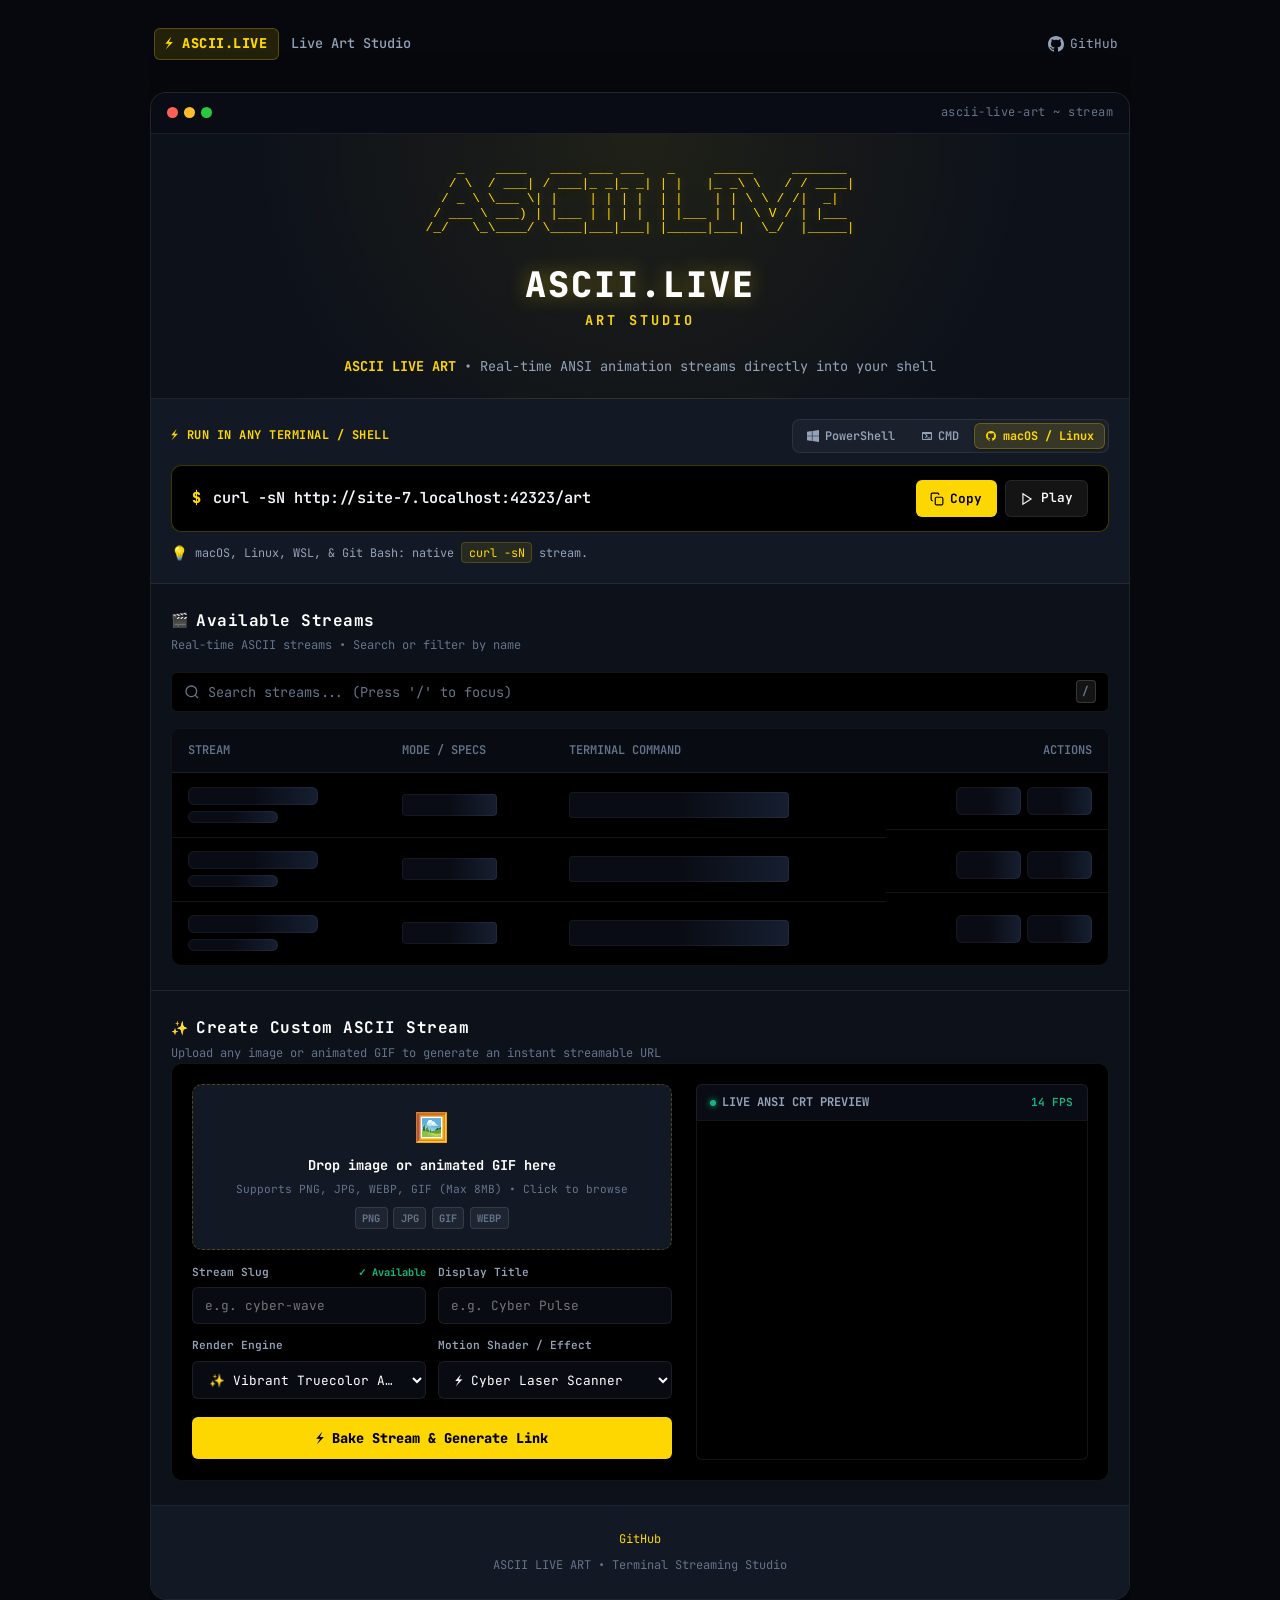
==== commit ad19e1bf: "feat: add multi-shell terminal selector for PowerShell, CMD, and macOS/Linux" ====
--- a/static/index.html
+++ b/static/index.html
@@ -75,25 +75,50 @@
 
       <!-- Hero Command Showcase -->
       <div class="hero-cmd-card">
-        <div class="cmd-label">
-          <span class="pulse-icon">⚡</span>
-          <span>RUN IN ANY TERMINAL / SHELL</span>
-        </div>
+        <div class="cmd-card-header">
+          <div class="cmd-label">
+            <span class="pulse-icon">⚡</span>
+            <span>RUN IN ANY TERMINAL / SHELL</span>
+          </div>
+
+          <!-- Shell Selector Tabs -->
+          <div class="shell-tabs" role="tablist" aria-label="Terminal Shell Selection">
+            <button class="shell-tab active" data-shell="powershell" type="button" aria-selected="true" title="Windows PowerShell &amp; Windows Terminal">
+              <svg width="12" height="12" viewBox="0 0 24 24" fill="currentColor"><path d="M0 3.449L9.75 2.1v9.451H0m10.949-9.602L24 0v11.551H10.949M0 12.6h9.75v9.451L0 20.699M10.949 12.6H24V24l-13.051-1.802"/></svg>
+              <span>PowerShell</span>
+            </button>
+            <button class="shell-tab" data-shell="cmd" type="button" aria-selected="false" title="Windows Command Prompt (cmd.exe)">
+              <svg width="12" height="12" viewBox="0 0 24 24" fill="currentColor"><path d="M20 4H4c-1.1 0-2 .9-2 2v12c0 1.1.9 2 2 2h16c1.1 0 2-.9 2-2V6c0-1.1-.9-2-2-2zm0 14H4V8h16v10zm-12-3l3-3-3-3 1.4-1.4 4.4 4.4-4.4 4.4L8 15zm5 0h6v2h-6v-2z"/></svg>
+              <span>CMD</span>
+            </button>
+            <button class="shell-tab" data-shell="bash" type="button" aria-selected="false" title="macOS, Linux, WSL &amp; Git Bash">
+              <svg width="12" height="12" viewBox="0 0 24 24" fill="currentColor"><path d="M12 2C6.477 2 2 6.477 2 12c0 4.42 2.87 8.17 6.84 9.5.5.08.66-.23.66-.5v-1.69c-2.77.6-3.36-1.34-3.36-1.34-.46-1.16-1.11-1.47-1.11-1.47-.91-.62.07-.6.07-.6 1 .07 1.53 1.03 1.53 1.03.87 1.52 2.34 1.07 2.91.83.1-.65.35-1.09.63-1.34-2.22-.25-4.55-1.11-4.55-4.92 0-1.11.38-2 1.03-2.71-.1-.25-.45-1.29.1-2.64 0 0 .84-.27 2.75 1.02.79-.22 1.65-.33 2.5-.33.85 0 1.71.11 2.5.33 1.91-1.29 2.75-1.02 2.75-1.02.55 1.35.2 2.39.1 2.64.65.71 1.03 1.6 1.03 2.71 0 3.82-2.34 4.66-4.57 4.91.36.31.69.92.69 1.85V21c0 .27.16.59.67.5C19.14 20.16 22 16.42 22 12A10 10 0 0 0 12 2z"/></svg>
+              <span>macOS / Linux</span>
+            </button>
+          </div>
+        </div>
+
         <div class="cmd-box">
           <div class="cmd-code">
-            <span class="prompt-sym">$</span>
-            <span id="heroCmd" class="cmd-text">curl -sN https://ascii-live-art.onrender.com/art</span>
+            <span class="prompt-sym" id="heroPromptSym">PS &gt;</span>
+            <span id="heroCmd" class="cmd-text">curl.exe -sN https://ascii-live-art.onrender.com/art</span>
           </div>
           <div class="cmd-actions">
-            <button class="btn-primary" onclick="copyText(document.getElementById('heroCmd').textContent)">
+            <button class="btn-primary" onclick="copyText(document.getElementById('heroCmd').textContent)" aria-label="Copy shell command">
               <svg width="14" height="14" viewBox="0 0 24 24" fill="none" stroke="currentColor" stroke-width="2"><rect x="9" y="9" width="13" height="13" rx="2" ry="2"></rect><path d="M5 15H4a2 2 0 0 1-2-2V4a2 2 0 0 1 2-2h9a2 2 0 0 1 2 2v1"></path></svg>
               <span>Copy</span>
             </button>
-            <a href="/viewer?slug=art" class="btn-secondary">
+            <a href="/viewer?slug=art" class="btn-secondary" aria-label="Play stream">
               <svg width="14" height="14" viewBox="0 0 24 24" fill="none" stroke="currentColor" stroke-width="2"><polygon points="5 3 19 12 5 21 5 3"></polygon></svg>
               <span>Play</span>
             </a>
           </div>
+        </div>
+
+        <!-- Helpful Shell Note -->
+        <div class="shell-note" id="shellNote">
+          <span class="note-icon">💡</span>
+          <span id="shellNoteText">Windows PowerShell &amp; Terminal: uses <code>curl.exe</code> to bypass the built-in Invoke-WebRequest alias.</span>
         </div>
       </div>
 
--- a/static/style.css
+++ b/static/style.css
@@ -295,6 +295,15 @@
   box-sizing: border-box;
 }
 
+.cmd-card-header {
+  display: flex;
+  align-items: center;
+  justify-content: space-between;
+  flex-wrap: wrap;
+  gap: 0.6rem;
+  margin-bottom: 0.75rem;
+}
+
 .cmd-label {
   display: flex;
   align-items: center;
@@ -303,7 +312,77 @@
   font-size: 0.75rem;
   font-weight: 700;
   letter-spacing: 0.5px;
-  margin-bottom: 0.6rem;
+  margin: 0;
+}
+
+/* Shell Selector Tabs */
+.shell-tabs {
+  display: inline-flex;
+  background: rgba(255, 255, 255, 0.04);
+  border: 1px solid var(--border-card);
+  border-radius: 8px;
+  padding: 3px;
+  gap: 3px;
+}
+
+.shell-tab {
+  background: transparent;
+  border: 1px solid transparent;
+  color: var(--text-secondary);
+  font-family: inherit;
+  font-size: 0.74rem;
+  font-weight: 600;
+  padding: 0.28rem 0.65rem;
+  border-radius: 6px;
+  cursor: pointer;
+  display: inline-flex;
+  align-items: center;
+  gap: 0.35rem;
+  transition: var(--transition);
+  user-select: none;
+  outline: none;
+}
+
+.shell-tab:hover {
+  color: #fff;
+  background: rgba(255, 255, 255, 0.07);
+}
+
+.shell-tab.active {
+  background: var(--gold-soft);
+  color: var(--gold);
+  border-color: rgba(255, 215, 0, 0.25);
+  font-weight: 700;
+  box-shadow: 0 1px 3px rgba(0, 0, 0, 0.4);
+}
+
+.shell-tab svg {
+  flex-shrink: 0;
+}
+
+.shell-note {
+  display: flex;
+  align-items: center;
+  gap: 0.45rem;
+  margin-top: 0.75rem;
+  font-size: 0.74rem;
+  color: var(--text-secondary);
+  line-height: 1.4;
+}
+
+.shell-note .note-icon {
+  flex-shrink: 0;
+  font-size: 0.85rem;
+}
+
+.shell-note code {
+  color: var(--gold);
+  background: rgba(255, 215, 0, 0.09);
+  border: 1px solid rgba(255, 215, 0, 0.18);
+  padding: 0.1rem 0.4rem;
+  border-radius: 4px;
+  font-family: inherit;
+  font-size: 0.74rem;
 }
 
 .cmd-box {
@@ -1459,6 +1538,24 @@
     text-align: center;
   }
 
+  .cmd-card-header {
+    flex-direction: column;
+    align-items: flex-start;
+    gap: 0.5rem;
+  }
+
+  .shell-tabs {
+    width: 100%;
+    display: grid;
+    grid-template-columns: repeat(3, 1fr);
+  }
+
+  .shell-tab {
+    justify-content: center;
+    padding: 0.35rem 0.2rem;
+    font-size: 0.7rem;
+  }
+
   .cmd-box {
     flex-direction: column;
     align-items: stretch;
